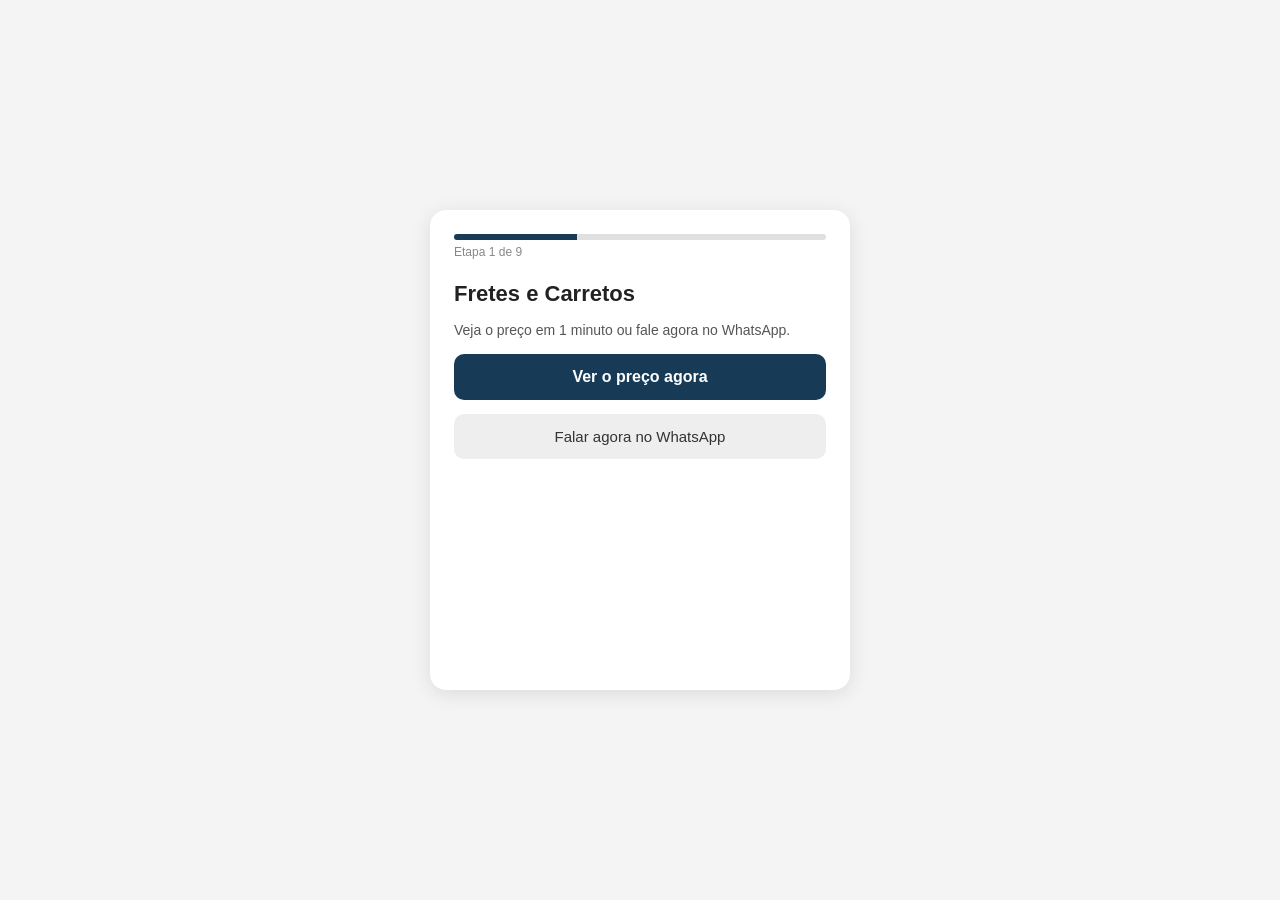
==== index.html @ fef3f6fc "Add files via upload" ====
<!doctype html>
<html lang="pt-BR">
  <head>
    <meta charset="UTF-8" />
    <meta name="viewport" content="width=device-width, initial-scale=1.0" />
    <title>Orçamento de Frete</title>
    <link rel="stylesheet" href="style.css" />
  </head>
  <body>
    <main class="app-container">
      <div class="progress-bar">
        <div id="progress-fill" class="progress-fill"></div>
      </div>

      <p id="step-indicator" class="step-indicator">Etapa 1 de 9</p>

      <!-- ETAPA 1 -->
      <section class="step active" id="step-1">
        <h1>Fretes e Carretos</h1>

        <p>Veja o preço em 1 minuto ou fale agora no WhatsApp.</p>

        <button class="btn-primary" onclick="iniciarCalculadora()">
          Ver o preço agora
        </button>

        <button class="btn-secondary" onclick="falarNoWhatsAppAgora()">
          Falar agora no WhatsApp
        </button>
      </section>

      <!-- ETAPA 2 -->
      <section class="step" id="step-2">
        <h2>Seus dados</h2>

        <label for="nome">Nome</label>
        <input
          type="text"
          id="nome"
          placeholder="Digite seu nome"
          autocomplete="name"
        />

        <label for="telefone">WhatsApp</label>
        <input
          type="tel"
          id="telefone"
          placeholder="(71) 90000-0000"
          autocomplete="tel"
        />

        <p class="helper-note">
          Usaremos seu contato para retornar sobre este orçamento.
        </p>

        <div class="nav-buttons">
          <button class="btn-secondary" onclick="prevStep()">Voltar</button>

          <button class="btn-primary" onclick="validarEtapa2()">
            Continuar
          </button>
        </div>
      </section>

      <!-- ETAPA 3 -->
      <section class="step" id="step-3">
        <h2>Quando será o frete?</h2>

        <p>Escolha uma data ou informe que ainda não decidiu.</p>

        <label for="dataFrete">Data pretendida</label>
        <input type="date" id="dataFrete" />

        <button
          type="button"
          id="btn-data-indefinida"
          class="option-button"
          onclick="selecionarDataIndefinida()"
        >
          Ainda não defini a data
        </button>

        <p id="data-selecionada" class="selection-message"></p>

        <div class="nav-buttons">
          <button class="btn-secondary" onclick="prevStep()">Voltar</button>

          <button class="btn-primary" onclick="validarEtapa3()">
            Continuar
          </button>
        </div>
      </section>

      <!-- ETAPA 4 -->
      <section class="step" id="step-4">
        <h2>Locais do frete</h2>

        <p>
          Informe o endereço completo. Isso ajuda a deixar a estimativa mais
          precisa.
        </p>

        <h3 class="section-subtitle">Local de saída</h3>

        <label for="origem-cep">CEP (opcional)</label>
        <input
          type="text"
          id="origem-cep"
          placeholder="Ex.: 40000-000"
          inputmode="numeric"
          autocomplete="postal-code"
        />
        <p id="origem-status-cep" class="helper-note" aria-live="polite"></p>

        <label for="origem-rua">Rua</label>
        <input type="text" id="origem-rua" placeholder="Ex.: Rua das Flores" />

        <label for="origem-numero">Número</label>
        <input type="text" id="origem-numero" placeholder="Ex.: 123" />

        <label for="origem-bairro">Bairro</label>
        <input type="text" id="origem-bairro" placeholder="Ex.: Centro" />

        <label for="origem-cidade">Cidade</label>
        <input
          type="text"
          id="origem-cidade"
          value="Salvador"
          placeholder="Ex.: Feira de Santana"
        />

        <label for="origem-estado">Estado (UF)</label>
        <input
          type="text"
          id="origem-estado"
          value="BA"
          maxlength="2"
          placeholder="Ex.: BA"
        />

        <div id="paradas-container"></div>

        <button type="button" class="btn-secondary" onclick="adicionarParada()">
          Adicionar parada antes do destino
        </button>

        <hr />

        <h3 class="section-subtitle">Local de destino</h3>

        <label for="destino-cep">CEP (opcional)</label>
        <input
          type="text"
          id="destino-cep"
          placeholder="Ex.: 40000-000"
          inputmode="numeric"
          autocomplete="postal-code"
        />
        <p id="destino-status-cep" class="helper-note" aria-live="polite"></p>

        <label for="destino-rua">Rua</label>
        <input
          type="text"
          id="destino-rua"
          placeholder="Ex.: Avenida Principal"
        />

        <label for="destino-numero">Número</label>
        <input type="text" id="destino-numero" placeholder="Ex.: 456" />

        <label for="destino-bairro">Bairro</label>
        <input type="text" id="destino-bairro" placeholder="Ex.: Pituba" />

        <label for="destino-cidade">Cidade</label>
        <input
          type="text"
          id="destino-cidade"
          value="Salvador"
          placeholder="Ex.: Feira de Santana"
        />

        <label for="destino-estado">Estado (UF)</label>
        <input
          type="text"
          id="destino-estado"
          value="BA"
          maxlength="2"
          placeholder="Ex.: BA"
        />

        <div class="info-box">
          O valor gerado é uma estimativa. O orçamento final poderá ser ajustado
          após a confirmação do endereço completo.
        </div>

        <div class="nav-buttons">
          <button class="btn-secondary" onclick="prevStep()">Voltar</button>

          <button class="btn-primary" onclick="validarEtapa4()">
            Continuar
          </button>
        </div>
      </section>

      <!-- ETAPA 5 -->
      <section class="step" id="step-5">
        <h2>Confira seus dados</h2>

        <p>
          Confira as informações antes de continuar. Você poderá editar cada
          parte.
        </p>

        <div class="review-box">
          <h3>Cliente</h3>
          <p id="resumo-cliente"></p>
          <button class="edit-button" onclick="irParaEtapa(2)">Editar</button>

          <hr />

          <h3>Data</h3>
          <p id="resumo-data"></p>
          <button class="edit-button" onclick="irParaEtapa(3)">Editar</button>

          <hr />

          <h3>Locais</h3>
          <p id="resumo-locais"></p>
          <button class="edit-button" onclick="irParaEtapa(4)">Editar</button>
        </div>

        <div class="nav-buttons">
          <button class="btn-secondary" onclick="prevStep()">Voltar</button>

          <button class="btn-primary" onclick="continuarParaItens()">
            Continuar para os itens
          </button>
        </div>
      </section>
      <!-- ETAPA 6 -->
      <section class="step" id="step-6">
        <h2>O que será transportado?</h2>

        <p>
          Selecione os itens e informe a quantidade. Você poderá adicionar itens
          de várias categorias.
        </p>

        <div class="info-box">
          <strong>Importante:</strong> os itens da lista representam objetos de
          tamanho e peso comuns. Objetos muito grandes, pesados ou fora do
          padrão podem alterar o valor do frete. <br /><br />
          Se não encontrar seu item, selecione outro de tamanho e peso
          aproximados e informe o nome real nas observações.
        </div>

        <div class="example-box">
          <strong>Exemplo:</strong> se você precisa transportar painéis solares,
          selecione um item de tamanho parecido, informe a quantidade e escreva
          nas observações: “Painéis solares — 4 unidades”.
        </div>

        <h3 class="section-subtitle">Categorias</h3>

        <div class="category-grid">
          <button
            type="button"
            class="category-button"
            onclick="mostrarCategoria('sala')"
          >
            Sala
          </button>

          <button
            type="button"
            class="category-button"
            onclick="mostrarCategoria('quarto')"
          >
            Quarto
          </button>

          <button
            type="button"
            class="category-button"
            onclick="mostrarCategoria('cozinha')"
          >
            Cozinha
          </button>

          <button
            type="button"
            class="category-button"
            onclick="mostrarCategoria('area-servico')"
          >
            Área de serviço
          </button>

          <button
            type="button"
            class="category-button"
            onclick="mostrarCategoria('banheiro')"
          >
            Banheiro
          </button>

          <button
            type="button"
            class="category-button"
            onclick="mostrarCategoria('garagem')"
          >
            Garagem
          </button>

          <button
            type="button"
            class="category-button"
            onclick="mostrarCategoria('escritorio')"
          >
            Escritório
          </button>

          <button
            type="button"
            class="category-button"
            onclick="mostrarCategoria('loja')"
          >
            Loja
          </button>

          <button
            type="button"
            class="category-button"
            onclick="mostrarCategoria('construcao')"
          >
            Construção
          </button>

          <button
            type="button"
            class="category-button"
            onclick="mostrarCategoria('descarte')"
          >
            Descarte
          </button>

          <button
            type="button"
            class="category-button"
            onclick="mostrarCategoria('especiais')"
          >
            Especiais
          </button>
        </div>

        <div id="catalogo-itens" class="catalogo-itens">
          <p class="empty-message">Escolha uma categoria para ver os itens.</p>
        </div>

        <div class="selected-items-box">
          <h3>Itens selecionados</h3>

          <div id="lista-itens-selecionados">
            <p class="empty-message">Nenhum item selecionado ainda.</p>
          </div>
        </div>

        <label for="observacoes-itens"> Observações sobre os itens </label>

        <textarea
          id="observacoes-itens"
          rows="4"
          placeholder="Ex.: geladeira muito grande, sofá em L, painel solar, item frágil..."
        ></textarea>

        <div class="info-box">
          Caso tenha escolhido um item apenas como aproximação, escreva aqui o
          nome real do objeto e todos os detalhes importantes.
        </div>

        <div class="nav-buttons">
          <button class="btn-secondary" onclick="prevStep()">Voltar</button>

          <button class="btn-primary" onclick="validarEtapa6()">
            Continuar
          </button>
        </div>
      </section>
      <!-- ETAPA 7 -->
      <section class="step" id="step-7">
        <h2>Acesso e escadas</h2>

        <p>
          Informe como será o acesso nos dois locais. Essas informações ajudam o
          fretista a avaliar o trabalho.
        </p>

        <h3 class="section-subtitle">Local de saída</h3>

        <label for="acesso-origem">Onde o veículo poderá parar?</label>
        <select id="acesso-origem">
          <option value="">Selecione uma opção</option>
          <option value="porta">O veículo poderá parar na porta</option>
          <option value="perto">
            Poderá parar perto, com uma caminhada curta
          </option>
          <option value="distante">O veículo ficará distante do imóvel</option>
          <option value="corredor">
            Há beco, corredor ou passagem até o imóvel
          </option>
          <option value="fundo">Os itens ficam no fundo do terreno</option>
        </select>

        <label for="andares-origem">Quantos andares há na saída?</label>
        <input type="number" id="andares-origem" min="0" step="1" value="0" />

        <label for="escada-origem">Escada ou elevador na saída?</label>
        <select id="escada-origem">
          <option value="">Selecione uma opção</option>
          <option value="nao-se-aplica">Não há escada nem elevador</option>
          <option value="larga">Escada larga e espaçosa</option>
          <option value="normal">Escada normal</option>
          <option value="estreita">Escada estreita ou pouco espaçosa</option>
          <option value="elevador">Elevador disponível</option>
        </select>

        <hr />

        <h3 class="section-subtitle">Local de destino</h3>

        <label for="acesso-destino">Onde o veículo poderá parar?</label>
        <select id="acesso-destino">
          <option value="">Selecione uma opção</option>
          <option value="porta">O veículo poderá parar na porta</option>
          <option value="perto">
            Poderá parar perto, com uma caminhada curta
          </option>
          <option value="distante">O veículo ficará distante do imóvel</option>
          <option value="corredor">
            Há beco, corredor ou passagem até o imóvel
          </option>
          <option value="fundo">Os itens ficam no fundo do terreno</option>
        </select>

        <label for="andares-destino">Quantos andares há no destino?</label>
        <input type="number" id="andares-destino" min="0" step="1" value="0" />

        <label for="escada-destino">Escada ou elevador no destino?</label>
        <select id="escada-destino">
          <option value="">Selecione uma opção</option>
          <option value="nao-se-aplica">Não há escada nem elevador</option>
          <option value="larga">Escada larga e espaçosa</option>
          <option value="normal">Escada normal</option>
          <option value="estreita">Escada estreita ou pouco espaçosa</option>
          <option value="elevador">Elevador disponível</option>
        </select>

        <hr />

        <h3 class="section-subtitle">Ajudantes</h3>

        <label for="ajudantes">
          Como será a ajuda para carregar e descarregar?
        </label>

        <select id="ajudantes">
          <option value="">Selecione uma opção</option>
          <option value="com">Com ajudantes</option>
          <option value="1">1 ajudante apenas</option>
          <option value="sem">Sem ajudantes</option>
        </select>

        <p id="texto-um-ajudante" class="helper-note" hidden>
          Com 1 ajudante apenas, entende-se que se o trabalho precisar de mais
          pessoas, deverá haver gente no local para ajudar a carregar.
        </p>

        <p id="texto-sem-ajudantes" class="helper-note" hidden>
          Sem ajudantes: o serviço será apenas de transporte do material.
        </p>

        <div class="nav-buttons">
          <button class="btn-secondary" onclick="prevStep()">Voltar</button>

          <button class="btn-primary" onclick="validarEtapa7()">
            Continuar
          </button>
        </div>
      </section>
      <!-- ETAPA 8 -->
      <section class="step" id="step-8">
        <h2>Confira seu frete</h2>

        <p>
          Revise as informações. Se precisar corrigir algo, use o botão “Editar”
          daquela seção.
        </p>

        <div class="review-box">
          <h3>Cliente</h3>
          <p id="revisao-cliente"></p>
          <button class="edit-button" onclick="irParaEtapa(2)">Editar</button>

          <hr />

          <h3>Data</h3>
          <p id="revisao-data"></p>
          <button class="edit-button" onclick="irParaEtapa(3)">Editar</button>

          <hr />

          <h3>Endereços</h3>
          <p id="revisao-enderecos"></p>
          <button class="edit-button" onclick="irParaEtapa(4)">Editar</button>

          <hr />

          <h3>Itens e observações</h3>
          <p id="revisao-itens"></p>
          <button class="edit-button" onclick="irParaEtapa(6)">Editar</button>

          <hr />

          <h3>Acesso, escadas e ajudantes</h3>
          <p id="revisao-acesso"></p>
          <button class="edit-button" onclick="irParaEtapa(7)">Editar</button>
        </div>

        <div class="info-box">
          Esta revisão ainda não é uma confirmação do frete. O valor será
          estimado com base nas informações fornecidas.
        </div>

        <div class="nav-buttons">
          <button class="btn-secondary" onclick="prevStep()">Voltar</button>

          <button class="btn-primary" onclick="continuarDaRevisao()">
            Continuar
          </button>
        </div>
      </section>
      <!-- ETAPA 9 -->
      <section class="step" id="step-9">
        <h2>Estimativa do frete</h2>

        <p>
          Com base nas informações fornecidas, esta é a estimativa para o seu
          frete.
        </p>

        <input type="hidden" id="distancia-total" value="" />
        <input type="hidden" id="tempo-percurso" value="" />

        <p id="status-rota-maps" class="status-rota-maps" role="status">
          Calculando a rota, aguarde um instante...
        </p>

        <button
          type="button"
          class="btn-secondary"
          onclick="calcularRotaAutomatica()"
        >
          Tentar novamente
        </button>

        <label for="pode-ter-pedagio"> O trajeto pode ter pedágio? </label>

        <select id="pode-ter-pedagio">
          <option value="">Selecione uma opção</option>
          <option value="sim">Sim ou não tenho certeza</option>
          <option value="nao">Acredito que não</option>
        </select>

        <p class="helper-note">
          O motorista confirmará a existência e o valor dos pedágios durante a
          conversa pelo WhatsApp. Esse custo não está incluído na estimativa.
        </p>

        <button
          type="button"
          id="btn-calcular-estimativa"
          class="btn-primary"
          style="width: 100%; margin-top: 8px"
          onclick="calcularEstimativa()"
        >
          Calcular estimativa
        </button>

        <div id="resultado-estimativa" class="resultado-estimativa" hidden>
          <!-- Informações que o cliente pode ver -->
          <p id="codigo-orcamento" class="codigo-orcamento"></p>

          <p class="aviso-conferir-endereco">
            O valor parece baixo para a distância do seu frete? Confira os
            endereços informados. Se estiver incompleto ou incorreto pode
            alterar a rota e o valor estimado.
          </p>

          <p class="tempo-total-cliente">
            Tempo total estimado:
            <strong id="est-tempo-total"></strong>
          </p>

          <div class="valor-estimado-cliente">
            <span>Valor estimado</span>
            <strong id="est-valor-final"></strong>
            <small>(custos adicionais podem ser aplicáveis)</small>
          </div>

          <p id="est-custo-ajudantes" class="custo-ajudantes-cliente"></p>

          <div class="info-box">
            Esta é uma estimativa. O valor final poderá variar conforme as
            condições da operação e a existência de custos adicionais.
          </div>

          <!-- Dados do cálculo mantidos para uso administrativo futuro.
       Não são exibidos na tela do cliente. -->
          <div hidden aria-hidden="true">
            <span id="est-total-itens"></span>
            <span id="est-tempo-manuseio"></span>
            <span id="est-tempo-percurso"></span>
            <span id="est-equipe"></span>
            <span id="est-custo-carro"></span>
            <span id="est-custo-equipe"></span>
            <span id="est-subtotal"></span>
            <span id="est-margem"></span>
          </div>

          <div id="decisao-estimativa" class="decisao-estimativa">
            <button
              type="button"
              class="btn-primary"
              onclick="aceitarEstimativa(false)"
            >
              Gostei, quero fechar
            </button>

            <button
              type="button"
              class="btn-secondary"
              onclick="mostrarOpcaoDesconto()"
            >
              Não gostei do valor
            </button>
          </div>

          <div id="bloco-desconto" class="bloco-desconto" hidden>
            <p>Consigo aplicar um desconto especial para fechar agora:</p>

            <div class="valor-estimado-cliente valor-com-desconto">
              <span>Valor com desconto</span>
              <strong id="est-valor-desconto"></strong>
            </div>

            <div class="decisao-estimativa">
              <button
                type="button"
                class="btn-primary"
                onclick="aceitarEstimativa(true)"
              >
                Aceitar com desconto
              </button>

              <button
                type="button"
                class="btn-secondary"
                onclick="encerrarAtendimento()"
              >
                Não, encerrar atendimento
              </button>
            </div>
          </div>
        </div>

        <div class="nav-buttons" style="margin-top: 16px">
          <button class="btn-secondary" onclick="prevStep()">Voltar</button>
        </div>
      </section>
    </main>

    <script src="script.js"></script>
  </body>
</html>
---- style.css ----
* {
  box-sizing: border-box;
  margin: 0;
  padding: 0;
  font-family: Arial, sans-serif;
}

body {
  background-color: #f4f4f4;
  display: flex;
  justify-content: center;
  align-items: center;
  min-height: 100vh;
  padding: 20px;
}

.app-container {
  background: #ffffff;
  width: 100%;
  max-width: 420px;
  border-radius: 16px;
  padding: 24px;
  box-shadow: 0 4px 20px rgba(0, 0, 0, 0.1);
  min-height: 480px;
  display: flex;
  flex-direction: column;
  justify-content: space-between;
}

.progress-bar {
  width: 100%;
  height: 6px;
  background: #e0e0e0;
  border-radius: 4px;
  overflow: hidden;
  margin-bottom: 4px;
}

.progress-fill {
  height: 100%;
  width: 33%;
  background: #173b57;
  transition: width 0.3s ease;
}

.step-indicator {
  font-size: 12px;
  color: #888;
  margin-bottom: 20px;
}

.step {
  display: none;
  flex-direction: column;
  gap: 14px;
  flex: 1;
}

.step.active {
  display: flex;
}

h1 {
  font-size: 22px;
  color: #222;
}

h2 {
  font-size: 20px;
  color: #222;
}

p {
  color: #555;
  font-size: 14px;
  line-height: 1.4;
}

label {
  font-size: 13px;
  color: #333;
  font-weight: bold;
}

input {
  padding: 12px;
  border: 1px solid #ccc;
  border-radius: 8px;
  font-size: 15px;
  width: 100%;
}

input:focus {
  outline: none;
  border-color: #173b57;
}

.btn-primary {
  background-color: #173b57;
  color: white;
  border: none;
  padding: 14px;
  border-radius: 10px;
  font-size: 16px;
  font-weight: bold;
  cursor: pointer;
  width: 100%;
}

.btn-primary:hover {
  background-color: #102c43;
}

.btn-secondary {
  background-color: #eeeeee;
  color: #333;
  border: none;
  padding: 14px;
  border-radius: 10px;
  font-size: 15px;
  cursor: pointer;
  width: 100%;
}

.nav-buttons {
  display: flex;
  gap: 10px;
  margin-top: auto;
}

.nav-buttons .btn-primary,
.nav-buttons .btn-secondary {
  flex: 1;
}

.option-button {
  width: 100%;
  padding: 13px;
  border: 2px solid #dddddd;
  border-radius: 10px;
  background: #ffffff;
  color: #333333;
  font-size: 15px;
  cursor: pointer;
  transition: 0.2s;
}

.option-button:hover {
  border-color: #173b57;
}

.option-button.selected {
  background: #eaf0f5;
  border-color: #173b57;
  color: #173b57;
  font-weight: bold;
}

.selection-message {
  color: #173b57;
  font-size: 13px;
  min-height: 18px;
}

.info-box {
  background: #f1f5f8;
  border-left: 4px solid #173b57;
  color: #3f5145;
  padding: 12px;
  border-radius: 8px;
  font-size: 13px;
  line-height: 1.4;
}

input:disabled {
  background: #eeeeee;
  cursor: not-allowed;
}

.review-box {
  background: #f8f8f8;
  border-radius: 10px;
  padding: 15px;
  color: #333333;
}

.review-box h3 {
  font-size: 14px;
  margin-bottom: 5px;
  color: #222222;
}

.review-box p {
  white-space: pre-line;
  margin-bottom: 7px;
}

.review-box hr {
  border: none;
  border-top: 1px solid #dddddd;
  margin: 14px 0;
}

.edit-button {
  border: none;
  background: transparent;
  color: #173b57;
  font-weight: bold;
  cursor: pointer;
  padding: 3px 0;
  font-size: 13px;
}

.example-box {
  background: #fff8e1;
  border-left: 4px solid #e0a800;
  color: #5f4b00;
  padding: 12px;
  border-radius: 8px;
  font-size: 13px;
  line-height: 1.4;
}

.section-subtitle {
  font-size: 15px;
  color: #333;
  margin-top: 4px;
}

.category-grid {
  display: grid;
  grid-template-columns: repeat(2, 1fr);
  gap: 8px;
}

.category-button {
  min-height: 48px;
  padding: 10px;
  border: 1px solid #d7d7d7;
  border-radius: 10px;
  background: #ffffff;
  color: #333333;
  font-size: 14px;
  cursor: pointer;
  transition: 0.2s;
}

.category-button:hover {
  border-color: #173b57;
  background: #f3f6f9;
}

.category-button:focus {
  outline: 3px solid rgba(23, 59, 87, 0.2);
  border-color: #173b57;
}

.catalogo-itens {
  display: flex;
  flex-direction: column;
  gap: 8px;
  margin-top: 6px;
}

.item-card {
  display: flex;
  align-items: center;
  justify-content: space-between;
  gap: 10px;
  padding: 10px;
  border: 1px solid #e0e0e0;
  border-radius: 10px;
  background: #ffffff;
}

.item-name {
  color: #333333;
  font-size: 14px;
  line-height: 1.3;
}

.quantity-controls {
  display: flex;
  align-items: center;
  gap: 8px;
  flex-shrink: 0;
}

.quantity-controls span {
  min-width: 20px;
  text-align: center;
  font-weight: bold;
  color: #222222;
}

.quantity-button {
  width: 32px;
  height: 32px;
  border: none;
  border-radius: 8px;
  background: #eaf0f5;
  color: #173b57;
  font-size: 20px;
  font-weight: bold;
  cursor: pointer;
}

.quantity-button:hover {
  background: #d8e3ec;
}

.selected-items-box {
  margin-top: 10px;
  padding: 12px;
  border-radius: 10px;
  background: #f8f8f8;
}

.selected-items-box h3 {
  margin-bottom: 8px;
  font-size: 15px;
  color: #222222;
}

.selected-item-row {
  display: flex;
  justify-content: space-between;
  gap: 12px;
  padding: 7px 0;
  border-bottom: 1px solid #e1e1e1;
  font-size: 14px;
  color: #333333;
}

.selected-item-row:last-child {
  border-bottom: none;
}

textarea {
  width: 100%;
  resize: vertical;
  min-height: 90px;
  padding: 12px;
  border: 1px solid #cccccc;
  border-radius: 8px;
  font-family: Arial, sans-serif;
  font-size: 14px;
}

textarea:focus {
  outline: none;
  border-color: #173b57;
}

.empty-message {
  color: #777777;
  font-size: 13px;
  text-align: center;
  padding: 8px;
}

.error-message {
  color: #b42318;
  background: #fff1f0;
  padding: 10px;
  border-radius: 8px;
  font-size: 13px;
}

@media (max-width: 360px) {
  .category-grid {
    grid-template-columns: 1fr;
  }

  .item-card {
    align-items: flex-start;
    flex-direction: column;
  }

  .quantity-controls {
    width: 100%;
    justify-content: flex-end;
  }
}

select {
  width: 100%;
  padding: 12px;
  border: 1px solid #cccccc;
  border-radius: 8px;
  background: #ffffff;
  font-size: 14px;
  color: #333333;
}

select:focus {
  outline: none;
  border-color: #173b57;
}

input[type='number'] {
  width: 100%;
}

.step hr {
  border: none;
  border-top: 1px solid #e3e3e3;
  margin: 8px 0;
}

.catalogo-itens {
  scroll-margin-top: 16px;
}

.category-grid {
  scroll-margin-top: 16px;
}

.floating-category-button {
  position: sticky;
  top: 10px;
  z-index: 5;
  align-self: flex-end;
  margin-left: auto;
  padding: 10px 14px;
  border: 1px solid #173b57;
  border-radius: 999px;
  background: #ffffff;
  color: #173b57;
  font-size: 14px;
  font-weight: bold;
  cursor: pointer;
  box-shadow: 0 2px 8px rgba(0, 0, 0, 0.12);
}

.floating-category-button:hover {
  background: #eaf0f5;
}

.helper-note {
  color: #555555;
  font-size: 13px;
  line-height: 1.4;
}

.valor-estimado-cliente {
  margin: 24px 0;
  text-align: center;
}

.valor-estimado-cliente span {
  display: block;
  margin-bottom: 6px;
  font-size: 16px;
}

.valor-estimado-cliente strong {
  display: block;
  font-size: clamp(40px, 12vw, 64px);
  line-height: 1.1;
  font-weight: 800;
}

.valor-estimado-cliente small {
  display: block;
  margin-top: 8px;
  font-size: 13px;
}

.tempo-total-cliente {
  text-align: center;
  font-size: 18px;
}

.custo-ajudantes-cliente {
  margin-top: 12px;
  text-align: center;
  font-size: 12px;
  color: #666;
}

.decisao-estimativa {
  display: flex;
  gap: 12px;
  margin-top: 16px;
}

.decisao-estimativa button {
  flex: 1;
}

.bloco-desconto {
  margin-top: 20px;
  padding-top: 20px;
  border-top: 1px solid #e0e0e0;
}

.valor-com-desconto strong {
  color: #173b57;
}

.status-rota-maps {
  display: flex;
  align-items: center;
  gap: 10px;
  padding: 13px 15px;
  border: 1px solid #1b2a4a;
  border-radius: 10px;
  background: #eaf0fa;
  color: #1b2a4a;
  font-size: 14px;
  font-weight: 600;
  line-height: 1.4;
}

.status-rota-maps::before {
  content: '✓';
  display: grid;
  place-items: center;
  flex: 0 0 24px;
  width: 24px;
  height: 24px;
  border-radius: 50%;
  background: #1b2a4a;
  color: #ffffff;
  font-size: 14px;
  font-weight: bold;
}

.rota-reconhecida {
  margin: 12px 0;
  padding: 10px 12px;
  border: 1px solid #d7e0e8;
  border-radius: 8px;
  background: #f8fafc;
  color: #333;
  font-size: 13px;
  line-height: 1.5;
}

.rota-reconhecida strong {
  display: block;
  margin-bottom: 5px;
  color: #173b57;
}

#texto-rota-reconhecida {
  white-space: pre-line;
}

.aviso-conferir-endereco {
  margin: 12px 0;
  padding: 10px 12px;
  border: 1px solid #d7e0e8;
  border-radius: 8px;
  background: #f8fafc;
  color: #333;
  font-size: 13px;
  line-height: 1.5;
}

.opcoes-veiculo {
  display: flex;
  flex-direction: column;
  gap: 8px;
}
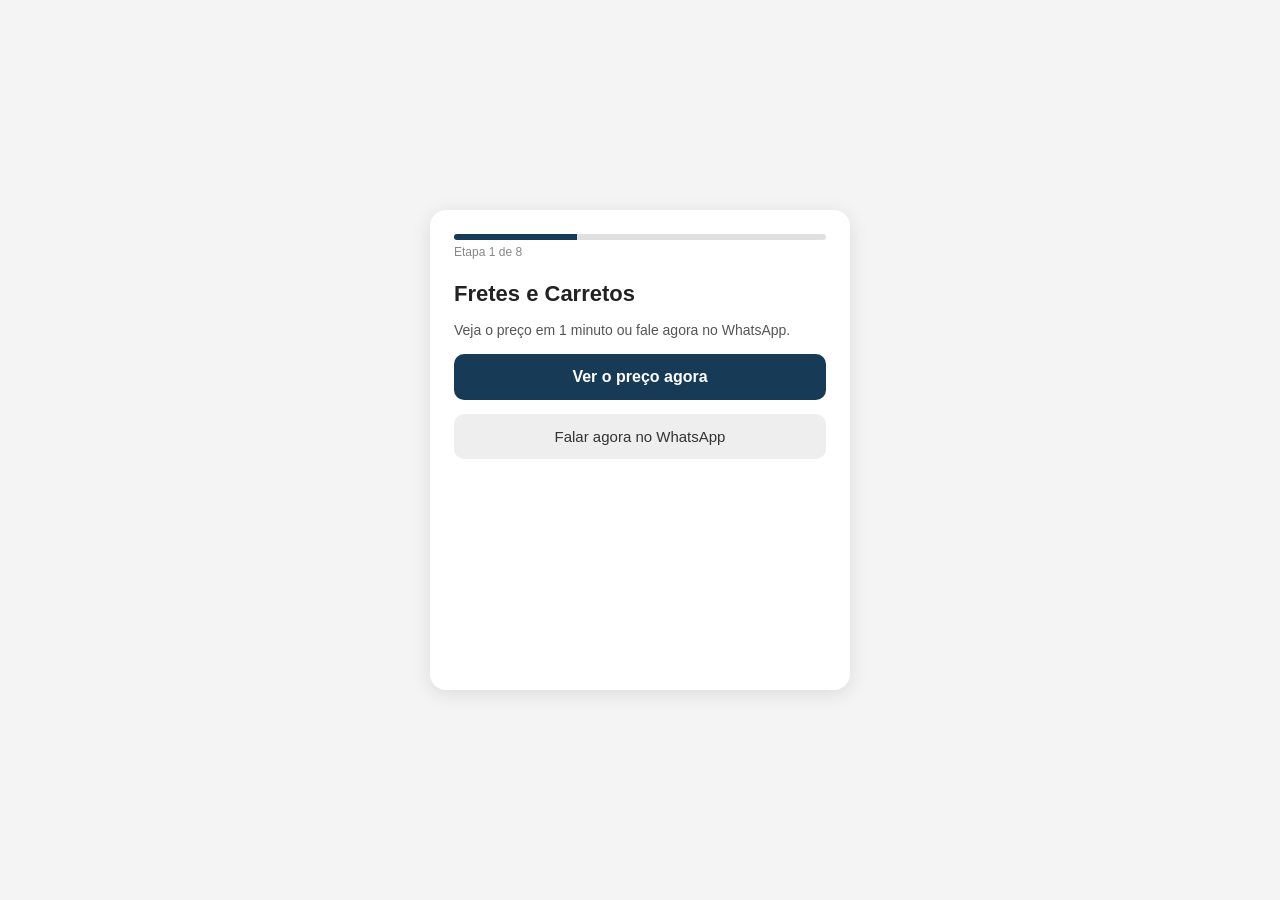
==== commit 4995c2f9: "Itens leves em pares, 6 itens viram medios, indicador 1 de 8" ====
--- a/index.html
+++ b/index.html
@@ -12,7 +12,7 @@
         <div id="progress-fill" class="progress-fill"></div>
       </div>
 
-      <p id="step-indicator" class="step-indicator">Etapa 1 de 9</p>
+      <p id="step-indicator" class="step-indicator">Etapa 1 de 8</p>
 
       <!-- ETAPA 1 -->
       <section class="step active" id="step-1">
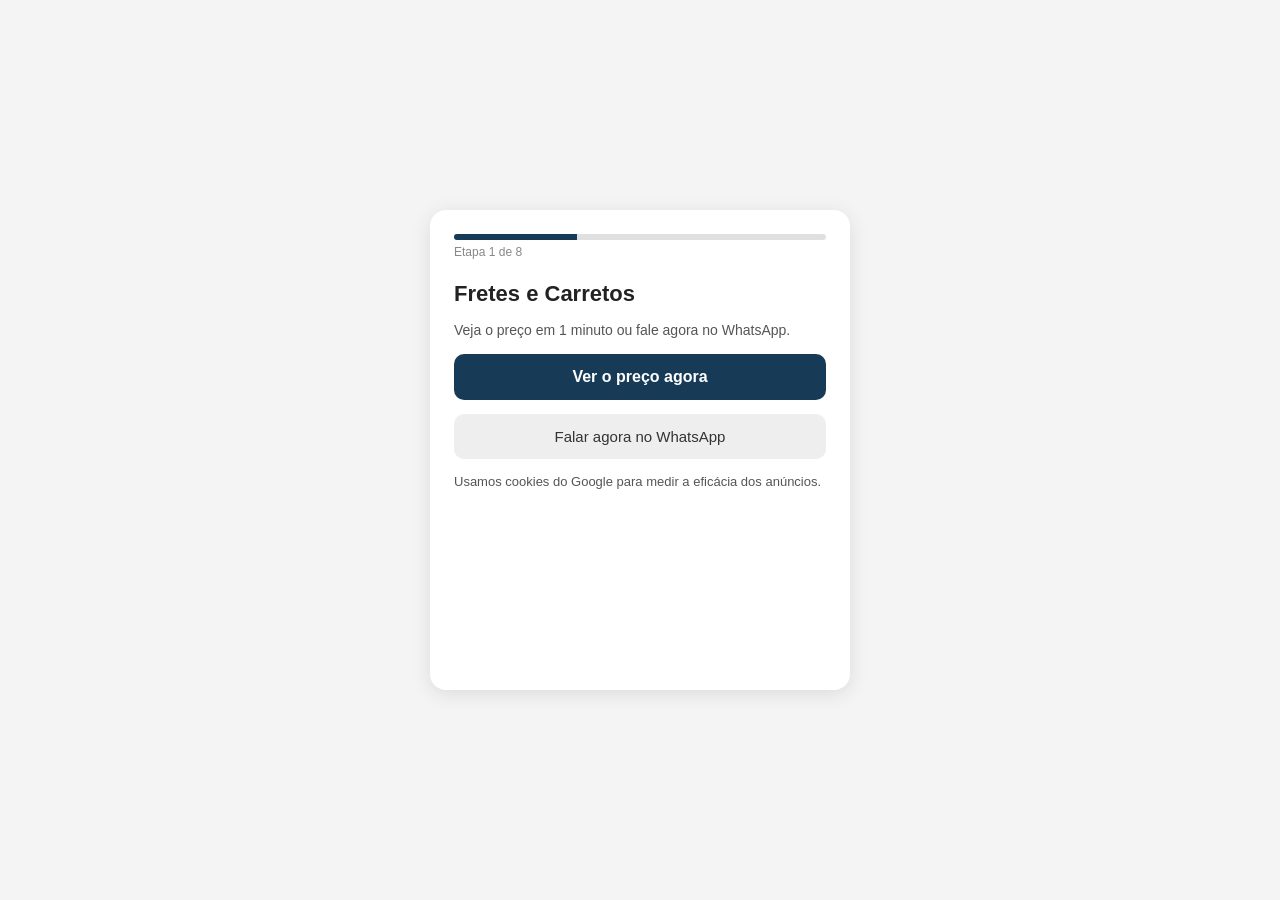
==== commit d1ee88f3: "Conversao so no orcamento aceito, tag do Google, aviso em vermelho" ====
--- a/index.html
+++ b/index.html
@@ -4,6 +4,25 @@
     <meta charset="UTF-8" />
     <meta name="viewport" content="width=device-width, initial-scale=1.0" />
     <title>Orçamento de Frete</title>
+
+    <!-- Google tag (gtag.js) -->
+    <script
+      async
+      src="https://www.googletagmanager.com/gtag/js?id=AW-18011704232"
+    ></script>
+    <script>
+      window.dataLayer = window.dataLayer || [];
+      function gtag() {
+        dataLayer.push(arguments);
+      }
+      gtag('js', new Date());
+
+      gtag('config', 'AW-18011704232');
+    </script>
+
+    <link rel="icon" type="image/svg+xml" href="favicon.svg" />
+    <link rel="icon" type="image/png" href="favicon.png" />
+    <link rel="apple-touch-icon" href="favicon.png" />
     <link rel="stylesheet" href="style.css" />
   </head>
   <body>
@@ -27,6 +46,10 @@
         <button class="btn-secondary" onclick="falarNoWhatsAppAgora()">
           Falar agora no WhatsApp
         </button>
+
+        <p class="helper-note">
+          Usamos cookies do Google para medir a eficácia dos anúncios.
+        </p>
       </section>
 
       <!-- ETAPA 2 -->
@@ -246,20 +269,6 @@
           de várias categorias.
         </p>
 
-        <div class="info-box">
-          <strong>Importante:</strong> os itens da lista representam objetos de
-          tamanho e peso comuns. Objetos muito grandes, pesados ou fora do
-          padrão podem alterar o valor do frete. <br /><br />
-          Se não encontrar seu item, selecione outro de tamanho e peso
-          aproximados e informe o nome real nas observações.
-        </div>
-
-        <div class="example-box">
-          <strong>Exemplo:</strong> se você precisa transportar painéis solares,
-          selecione um item de tamanho parecido, informe a quantidade e escreva
-          nas observações: “Painéis solares — 4 unidades”.
-        </div>
-
         <h3 class="section-subtitle">Categorias</h3>
 
         <div class="category-grid">
@@ -351,6 +360,10 @@
             Especiais
           </button>
         </div>
+
+        <button type="button" class="btn-secondary" onclick="abrirModalItem()">
+          Não encontrei meu item
+        </button>
 
         <div id="catalogo-itens" class="catalogo-itens">
           <p class="empty-message">Escolha uma categoria para ver os itens.</p>
@@ -371,11 +384,6 @@
           rows="4"
           placeholder="Ex.: geladeira muito grande, sofá em L, painel solar, item frágil..."
         ></textarea>
-
-        <div class="info-box">
-          Caso tenha escolhido um item apenas como aproximação, escreva aqui o
-          nome real do objeto e todos os detalhes importantes.
-        </div>
 
         <div class="nav-buttons">
           <button class="btn-secondary" onclick="prevStep()">Voltar</button>
@@ -608,9 +616,12 @@
 
           <p id="est-custo-ajudantes" class="custo-ajudantes-cliente"></p>
 
-          <div class="info-box">
-            Esta é uma estimativa. O valor final poderá variar conforme as
-            condições da operação e a existência de custos adicionais.
+          <div class="info-box aviso-destaque">
+            Esta é uma estimativa para <strong>1 viagem</strong>, dentro da
+            capacidade do veículo. Se a carga exigir mais viagens, isso é
+            combinado com o prestador pelo WhatsApp. Domingos, feriados e
+            trabalho noturno podem alterar o valor final, que será confirmado
+            pelo prestador, assim como eventuais custos adicionais.
           </div>
 
           <!-- Dados do cálculo mantidos para uso administrativo futuro.
@@ -678,6 +689,36 @@
       </section>
     </main>
 
+    <div id="modal-item" class="modal-fundo" hidden>
+      <div
+        class="modal-caixa"
+        role="dialog"
+        aria-modal="true"
+        aria-labelledby="modal-item-titulo"
+      >
+        <h2 id="modal-item-titulo">Não achou seu item?</h2>
+
+        <p>
+          Escolha na lista um item parecido com o seu em tamanho, peso e
+          esforço para carregar.
+        </p>
+
+        <div class="example-box">
+          <strong>Exemplo:</strong> seu item é grande e pesado, mais ou menos
+          como uma geladeira. Selecione <strong>Geladeira</strong> e, nas
+          observações, escreva o nome real, como "cofre de 150 kg".
+        </div>
+
+        <button type="button" class="btn-primary" onclick="fecharModalItem(true)">
+          Entendi, ir para as observações
+        </button>
+
+        <button type="button" class="btn-secondary" onclick="fecharModalItem(false)">
+          Fechar
+        </button>
+      </div>
+    </div>
+
     <script src="script.js"></script>
   </body>
 </html>
--- a/style.css
+++ b/style.css
@@ -564,3 +564,38 @@
   flex-direction: column;
   gap: 8px;
 }
+
+.modal-fundo {
+  position: fixed;
+  inset: 0;
+  z-index: 10000;
+  display: flex;
+  align-items: center;
+  justify-content: center;
+  padding: 20px;
+  background: rgba(0, 0, 0, 0.7);
+}
+
+.modal-fundo[hidden] {
+  display: none;
+}
+
+.modal-caixa {
+  display: flex;
+  flex-direction: column;
+  gap: 14px;
+  width: 100%;
+  max-width: 400px;
+  max-height: 90vh;
+  overflow-y: auto;
+  padding: 24px;
+  border-radius: 16px;
+  background: #ffffff;
+  box-shadow: 0 4px 20px rgba(0, 0, 0, 0.3);
+}
+
+.aviso-destaque {
+  color: #b42318;
+  background: #fff1f0;
+  border-left-color: #b42318;
+}
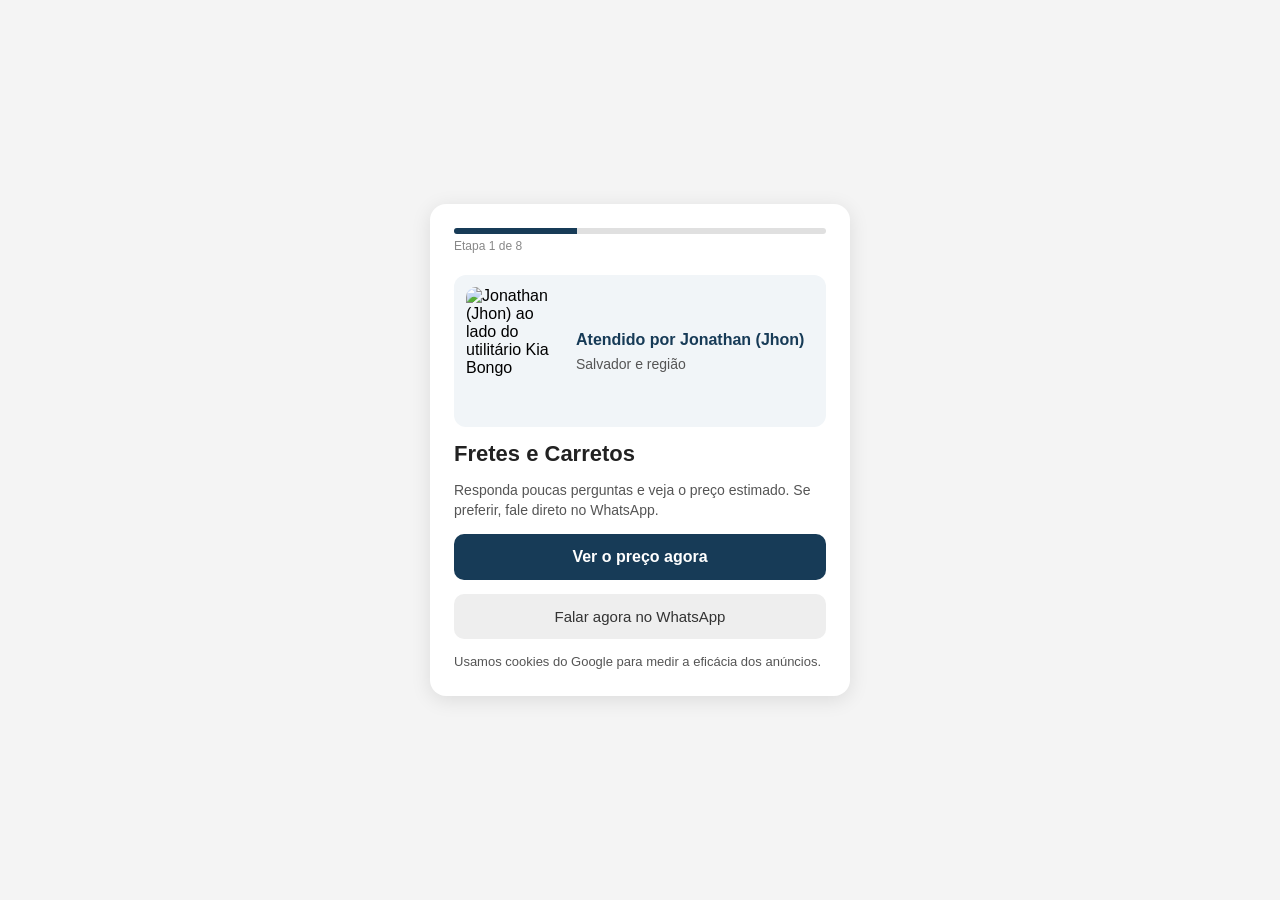
==== commit c5c4ae62: "Bloco de confiança na primeira tela" ====
--- a/index.html
+++ b/index.html
@@ -35,9 +35,26 @@
 
       <!-- ETAPA 1 -->
       <section class="step active" id="step-1">
+        <div class="apresentacao">
+          <img
+            class="apresentacao-foto"
+            src="imagens/jhon-bongo.jpg"
+            alt="Jonathan (Jhon) ao lado do utilitário Kia Bongo"
+            width="96"
+            height="128"
+          />
+          <div class="apresentacao-texto">
+            <strong>Atendido por Jonathan (Jhon)</strong>
+            <span>Salvador e região</span>
+          </div>
+        </div>
+
         <h1>Fretes e Carretos</h1>
 
-        <p>Veja o preço em 1 minuto ou fale agora no WhatsApp.</p>
+        <p>
+          Responda poucas perguntas e veja o preço estimado. Se preferir, fale
+          direto no WhatsApp.
+        </p>
 
         <button class="btn-primary" onclick="iniciarCalculadora()">
           Ver o preço agora
@@ -616,14 +633,6 @@
 
           <p id="est-custo-ajudantes" class="custo-ajudantes-cliente"></p>
 
-          <div class="info-box aviso-destaque">
-            Esta é uma estimativa para <strong>1 viagem</strong>, dentro da
-            capacidade do veículo. Se a carga exigir mais viagens, isso é
-            combinado com o prestador pelo WhatsApp. Domingos, feriados e
-            trabalho noturno podem alterar o valor final, que será confirmado
-            pelo prestador, assim como eventuais custos adicionais.
-          </div>
-
           <!-- Dados do cálculo mantidos para uso administrativo futuro.
        Não são exibidos na tela do cliente. -->
           <div hidden aria-hidden="true">
--- a/style.css
+++ b/style.css
@@ -599,3 +599,35 @@
   background: #fff1f0;
   border-left-color: #b42318;
 }
+
+.apresentacao {
+  display: flex;
+  align-items: center;
+  gap: 14px;
+  padding: 12px;
+  border-radius: 12px;
+  background: #f1f5f8;
+}
+
+.apresentacao-foto {
+  flex-shrink: 0;
+  width: 96px;
+  height: 128px;
+  object-fit: cover;
+  object-position: center top;
+  border-radius: 10px;
+}
+
+.apresentacao-texto {
+  display: flex;
+  flex-direction: column;
+  gap: 4px;
+  color: #555555;
+  font-size: 14px;
+  line-height: 1.3;
+}
+
+.apresentacao-texto strong {
+  color: #173b57;
+  font-size: 16px;
+}
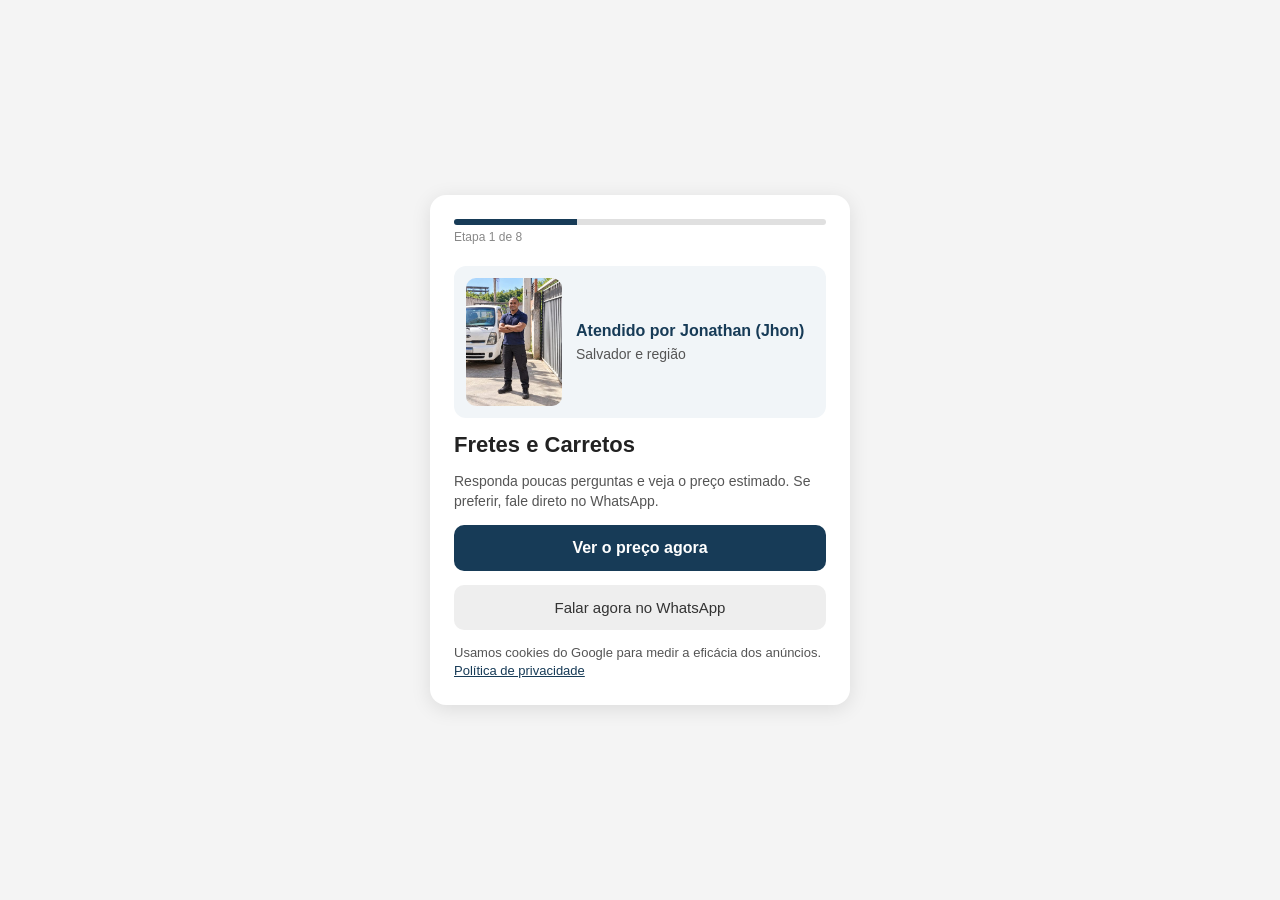
==== commit a6cb50a3: "Adiciona política de privacidade" ====
--- a/index.html
+++ b/index.html
@@ -1,733 +1,747 @@
-<!doctype html>
-<html lang="pt-BR">
-  <head>
-    <meta charset="UTF-8" />
-    <meta name="viewport" content="width=device-width, initial-scale=1.0" />
-    <title>Orçamento de Frete</title>
-
-    <!-- Google tag (gtag.js) -->
-    <script
-      async
-      src="https://www.googletagmanager.com/gtag/js?id=AW-18011704232"
-    ></script>
-    <script>
-      window.dataLayer = window.dataLayer || [];
-      function gtag() {
-        dataLayer.push(arguments);
-      }
-      gtag('js', new Date());
-
-      gtag('config', 'AW-18011704232');
-    </script>
-
-    <link rel="icon" type="image/svg+xml" href="favicon.svg" />
-    <link rel="icon" type="image/png" href="favicon.png" />
-    <link rel="apple-touch-icon" href="favicon.png" />
-    <link rel="stylesheet" href="style.css" />
-  </head>
-  <body>
-    <main class="app-container">
-      <div class="progress-bar">
-        <div id="progress-fill" class="progress-fill"></div>
-      </div>
-
-      <p id="step-indicator" class="step-indicator">Etapa 1 de 8</p>
-
-      <!-- ETAPA 1 -->
-      <section class="step active" id="step-1">
-        <div class="apresentacao">
-          <img
-            class="apresentacao-foto"
-            src="imagens/jhon-bongo.jpg"
-            alt="Jonathan (Jhon) ao lado do utilitário Kia Bongo"
-            width="96"
-            height="128"
-          />
-          <div class="apresentacao-texto">
-            <strong>Atendido por Jonathan (Jhon)</strong>
-            <span>Salvador e região</span>
-          </div>
-        </div>
-
-        <h1>Fretes e Carretos</h1>
-
-        <p>
-          Responda poucas perguntas e veja o preço estimado. Se preferir, fale
-          direto no WhatsApp.
-        </p>
-
-        <button class="btn-primary" onclick="iniciarCalculadora()">
-          Ver o preço agora
-        </button>
-
-        <button class="btn-secondary" onclick="falarNoWhatsAppAgora()">
-          Falar agora no WhatsApp
-        </button>
-
-        <p class="helper-note">
-          Usamos cookies do Google para medir a eficácia dos anúncios.
-        </p>
-      </section>
-
-      <!-- ETAPA 2 -->
-      <section class="step" id="step-2">
-        <h2>Seus dados</h2>
-
-        <label for="nome">Nome</label>
-        <input
-          type="text"
-          id="nome"
-          placeholder="Digite seu nome"
-          autocomplete="name"
-        />
-
-        <label for="telefone">WhatsApp</label>
-        <input
-          type="tel"
-          id="telefone"
-          placeholder="(71) 90000-0000"
-          autocomplete="tel"
-        />
-
-        <p class="helper-note">
-          Usaremos seu contato para retornar sobre este orçamento.
-        </p>
-
-        <div class="nav-buttons">
-          <button class="btn-secondary" onclick="prevStep()">Voltar</button>
-
-          <button class="btn-primary" onclick="validarEtapa2()">
-            Continuar
-          </button>
-        </div>
-      </section>
-
-      <!-- ETAPA 3 -->
-      <section class="step" id="step-3">
-        <h2>Quando será o frete?</h2>
-
-        <p>Escolha uma data ou informe que ainda não decidiu.</p>
-
-        <label for="dataFrete">Data pretendida</label>
-        <input type="date" id="dataFrete" />
-
-        <button
-          type="button"
-          id="btn-data-indefinida"
-          class="option-button"
-          onclick="selecionarDataIndefinida()"
-        >
-          Ainda não defini a data
-        </button>
-
-        <p id="data-selecionada" class="selection-message"></p>
-
-        <div class="nav-buttons">
-          <button class="btn-secondary" onclick="prevStep()">Voltar</button>
-
-          <button class="btn-primary" onclick="validarEtapa3()">
-            Continuar
-          </button>
-        </div>
-      </section>
-
-      <!-- ETAPA 4 -->
-      <section class="step" id="step-4">
-        <h2>Locais do frete</h2>
-
-        <p>
-          Informe o endereço completo. Isso ajuda a deixar a estimativa mais
-          precisa.
-        </p>
-
-        <h3 class="section-subtitle">Local de saída</h3>
-
-        <label for="origem-cep">CEP (opcional)</label>
-        <input
-          type="text"
-          id="origem-cep"
-          placeholder="Ex.: 40000-000"
-          inputmode="numeric"
-          autocomplete="postal-code"
-        />
-        <p id="origem-status-cep" class="helper-note" aria-live="polite"></p>
-
-        <label for="origem-rua">Rua</label>
-        <input type="text" id="origem-rua" placeholder="Ex.: Rua das Flores" />
-
-        <label for="origem-numero">Número</label>
-        <input type="text" id="origem-numero" placeholder="Ex.: 123" />
-
-        <label for="origem-bairro">Bairro</label>
-        <input type="text" id="origem-bairro" placeholder="Ex.: Centro" />
-
-        <label for="origem-cidade">Cidade</label>
-        <input
-          type="text"
-          id="origem-cidade"
-          value="Salvador"
-          placeholder="Ex.: Feira de Santana"
-        />
-
-        <label for="origem-estado">Estado (UF)</label>
-        <input
-          type="text"
-          id="origem-estado"
-          value="BA"
-          maxlength="2"
-          placeholder="Ex.: BA"
-        />
-
-        <div id="paradas-container"></div>
-
-        <button type="button" class="btn-secondary" onclick="adicionarParada()">
-          Adicionar parada antes do destino
-        </button>
-
-        <hr />
-
-        <h3 class="section-subtitle">Local de destino</h3>
-
-        <label for="destino-cep">CEP (opcional)</label>
-        <input
-          type="text"
-          id="destino-cep"
-          placeholder="Ex.: 40000-000"
-          inputmode="numeric"
-          autocomplete="postal-code"
-        />
-        <p id="destino-status-cep" class="helper-note" aria-live="polite"></p>
-
-        <label for="destino-rua">Rua</label>
-        <input
-          type="text"
-          id="destino-rua"
-          placeholder="Ex.: Avenida Principal"
-        />
-
-        <label for="destino-numero">Número</label>
-        <input type="text" id="destino-numero" placeholder="Ex.: 456" />
-
-        <label for="destino-bairro">Bairro</label>
-        <input type="text" id="destino-bairro" placeholder="Ex.: Pituba" />
-
-        <label for="destino-cidade">Cidade</label>
-        <input
-          type="text"
-          id="destino-cidade"
-          value="Salvador"
-          placeholder="Ex.: Feira de Santana"
-        />
-
-        <label for="destino-estado">Estado (UF)</label>
-        <input
-          type="text"
-          id="destino-estado"
-          value="BA"
-          maxlength="2"
-          placeholder="Ex.: BA"
-        />
-
-        <div class="info-box">
-          O valor gerado é uma estimativa. O orçamento final poderá ser ajustado
-          após a confirmação do endereço completo.
-        </div>
-
-        <div class="nav-buttons">
-          <button class="btn-secondary" onclick="prevStep()">Voltar</button>
-
-          <button class="btn-primary" onclick="validarEtapa4()">
-            Continuar
-          </button>
-        </div>
-      </section>
-
-      <!-- ETAPA 5 -->
-      <section class="step" id="step-5">
-        <h2>Confira seus dados</h2>
-
-        <p>
-          Confira as informações antes de continuar. Você poderá editar cada
-          parte.
-        </p>
-
-        <div class="review-box">
-          <h3>Cliente</h3>
-          <p id="resumo-cliente"></p>
-          <button class="edit-button" onclick="irParaEtapa(2)">Editar</button>
-
-          <hr />
-
-          <h3>Data</h3>
-          <p id="resumo-data"></p>
-          <button class="edit-button" onclick="irParaEtapa(3)">Editar</button>
-
-          <hr />
-
-          <h3>Locais</h3>
-          <p id="resumo-locais"></p>
-          <button class="edit-button" onclick="irParaEtapa(4)">Editar</button>
-        </div>
-
-        <div class="nav-buttons">
-          <button class="btn-secondary" onclick="prevStep()">Voltar</button>
-
-          <button class="btn-primary" onclick="continuarParaItens()">
-            Continuar para os itens
-          </button>
-        </div>
-      </section>
-      <!-- ETAPA 6 -->
-      <section class="step" id="step-6">
-        <h2>O que será transportado?</h2>
-
-        <p>
-          Selecione os itens e informe a quantidade. Você poderá adicionar itens
-          de várias categorias.
-        </p>
-
-        <h3 class="section-subtitle">Categorias</h3>
-
-        <div class="category-grid">
-          <button
-            type="button"
-            class="category-button"
-            onclick="mostrarCategoria('sala')"
-          >
-            Sala
-          </button>
-
-          <button
-            type="button"
-            class="category-button"
-            onclick="mostrarCategoria('quarto')"
-          >
-            Quarto
-          </button>
-
-          <button
-            type="button"
-            class="category-button"
-            onclick="mostrarCategoria('cozinha')"
-          >
-            Cozinha
-          </button>
-
-          <button
-            type="button"
-            class="category-button"
-            onclick="mostrarCategoria('area-servico')"
-          >
-            Área de serviço
-          </button>
-
-          <button
-            type="button"
-            class="category-button"
-            onclick="mostrarCategoria('banheiro')"
-          >
-            Banheiro
-          </button>
-
-          <button
-            type="button"
-            class="category-button"
-            onclick="mostrarCategoria('garagem')"
-          >
-            Garagem
-          </button>
-
-          <button
-            type="button"
-            class="category-button"
-            onclick="mostrarCategoria('escritorio')"
-          >
-            Escritório
-          </button>
-
-          <button
-            type="button"
-            class="category-button"
-            onclick="mostrarCategoria('loja')"
-          >
-            Loja
-          </button>
-
-          <button
-            type="button"
-            class="category-button"
-            onclick="mostrarCategoria('construcao')"
-          >
-            Construção
-          </button>
-
-          <button
-            type="button"
-            class="category-button"
-            onclick="mostrarCategoria('descarte')"
-          >
-            Descarte
-          </button>
-
-          <button
-            type="button"
-            class="category-button"
-            onclick="mostrarCategoria('especiais')"
-          >
-            Especiais
-          </button>
-        </div>
-
-        <button type="button" class="btn-secondary" onclick="abrirModalItem()">
-          Não encontrei meu item
-        </button>
-
-        <div id="catalogo-itens" class="catalogo-itens">
-          <p class="empty-message">Escolha uma categoria para ver os itens.</p>
-        </div>
-
-        <div class="selected-items-box">
-          <h3>Itens selecionados</h3>
-
-          <div id="lista-itens-selecionados">
-            <p class="empty-message">Nenhum item selecionado ainda.</p>
-          </div>
-        </div>
-
-        <label for="observacoes-itens"> Observações sobre os itens </label>
-
-        <textarea
-          id="observacoes-itens"
-          rows="4"
-          placeholder="Ex.: geladeira muito grande, sofá em L, painel solar, item frágil..."
-        ></textarea>
-
-        <div class="nav-buttons">
-          <button class="btn-secondary" onclick="prevStep()">Voltar</button>
-
-          <button class="btn-primary" onclick="validarEtapa6()">
-            Continuar
-          </button>
-        </div>
-      </section>
-      <!-- ETAPA 7 -->
-      <section class="step" id="step-7">
-        <h2>Acesso e escadas</h2>
-
-        <p>
-          Informe como será o acesso nos dois locais. Essas informações ajudam o
-          fretista a avaliar o trabalho.
-        </p>
-
-        <h3 class="section-subtitle">Local de saída</h3>
-
-        <label for="acesso-origem">Onde o veículo poderá parar?</label>
-        <select id="acesso-origem">
-          <option value="">Selecione uma opção</option>
-          <option value="porta">O veículo poderá parar na porta</option>
-          <option value="perto">
-            Poderá parar perto, com uma caminhada curta
-          </option>
-          <option value="distante">O veículo ficará distante do imóvel</option>
-          <option value="corredor">
-            Há beco, corredor ou passagem até o imóvel
-          </option>
-          <option value="fundo">Os itens ficam no fundo do terreno</option>
-        </select>
-
-        <label for="andares-origem">Quantos andares há na saída?</label>
-        <input type="number" id="andares-origem" min="0" step="1" value="0" />
-
-        <label for="escada-origem">Escada ou elevador na saída?</label>
-        <select id="escada-origem">
-          <option value="">Selecione uma opção</option>
-          <option value="nao-se-aplica">Não há escada nem elevador</option>
-          <option value="larga">Escada larga e espaçosa</option>
-          <option value="normal">Escada normal</option>
-          <option value="estreita">Escada estreita ou pouco espaçosa</option>
-          <option value="elevador">Elevador disponível</option>
-        </select>
-
-        <hr />
-
-        <h3 class="section-subtitle">Local de destino</h3>
-
-        <label for="acesso-destino">Onde o veículo poderá parar?</label>
-        <select id="acesso-destino">
-          <option value="">Selecione uma opção</option>
-          <option value="porta">O veículo poderá parar na porta</option>
-          <option value="perto">
-            Poderá parar perto, com uma caminhada curta
-          </option>
-          <option value="distante">O veículo ficará distante do imóvel</option>
-          <option value="corredor">
-            Há beco, corredor ou passagem até o imóvel
-          </option>
-          <option value="fundo">Os itens ficam no fundo do terreno</option>
-        </select>
-
-        <label for="andares-destino">Quantos andares há no destino?</label>
-        <input type="number" id="andares-destino" min="0" step="1" value="0" />
-
-        <label for="escada-destino">Escada ou elevador no destino?</label>
-        <select id="escada-destino">
-          <option value="">Selecione uma opção</option>
-          <option value="nao-se-aplica">Não há escada nem elevador</option>
-          <option value="larga">Escada larga e espaçosa</option>
-          <option value="normal">Escada normal</option>
-          <option value="estreita">Escada estreita ou pouco espaçosa</option>
-          <option value="elevador">Elevador disponível</option>
-        </select>
-
-        <hr />
-
-        <h3 class="section-subtitle">Ajudantes</h3>
-
-        <label for="ajudantes">
-          Como será a ajuda para carregar e descarregar?
-        </label>
-
-        <select id="ajudantes">
-          <option value="">Selecione uma opção</option>
-          <option value="com">Com ajudantes</option>
-          <option value="1">1 ajudante apenas</option>
-          <option value="sem">Sem ajudantes</option>
-        </select>
-
-        <p id="texto-um-ajudante" class="helper-note" hidden>
-          Com 1 ajudante apenas, entende-se que se o trabalho precisar de mais
-          pessoas, deverá haver gente no local para ajudar a carregar.
-        </p>
-
-        <p id="texto-sem-ajudantes" class="helper-note" hidden>
-          Sem ajudantes: o serviço será apenas de transporte do material.
-        </p>
-
-        <div class="nav-buttons">
-          <button class="btn-secondary" onclick="prevStep()">Voltar</button>
-
-          <button class="btn-primary" onclick="validarEtapa7()">
-            Continuar
-          </button>
-        </div>
-      </section>
-      <!-- ETAPA 8 -->
-      <section class="step" id="step-8">
-        <h2>Confira seu frete</h2>
-
-        <p>
-          Revise as informações. Se precisar corrigir algo, use o botão “Editar”
-          daquela seção.
-        </p>
-
-        <div class="review-box">
-          <h3>Cliente</h3>
-          <p id="revisao-cliente"></p>
-          <button class="edit-button" onclick="irParaEtapa(2)">Editar</button>
-
-          <hr />
-
-          <h3>Data</h3>
-          <p id="revisao-data"></p>
-          <button class="edit-button" onclick="irParaEtapa(3)">Editar</button>
-
-          <hr />
-
-          <h3>Endereços</h3>
-          <p id="revisao-enderecos"></p>
-          <button class="edit-button" onclick="irParaEtapa(4)">Editar</button>
-
-          <hr />
-
-          <h3>Itens e observações</h3>
-          <p id="revisao-itens"></p>
-          <button class="edit-button" onclick="irParaEtapa(6)">Editar</button>
-
-          <hr />
-
-          <h3>Acesso, escadas e ajudantes</h3>
-          <p id="revisao-acesso"></p>
-          <button class="edit-button" onclick="irParaEtapa(7)">Editar</button>
-        </div>
-
-        <div class="info-box">
-          Esta revisão ainda não é uma confirmação do frete. O valor será
-          estimado com base nas informações fornecidas.
-        </div>
-
-        <div class="nav-buttons">
-          <button class="btn-secondary" onclick="prevStep()">Voltar</button>
-
-          <button class="btn-primary" onclick="continuarDaRevisao()">
-            Continuar
-          </button>
-        </div>
-      </section>
-      <!-- ETAPA 9 -->
-      <section class="step" id="step-9">
-        <h2>Estimativa do frete</h2>
-
-        <p>
-          Com base nas informações fornecidas, esta é a estimativa para o seu
-          frete.
-        </p>
-
-        <input type="hidden" id="distancia-total" value="" />
-        <input type="hidden" id="tempo-percurso" value="" />
-
-        <p id="status-rota-maps" class="status-rota-maps" role="status">
-          Calculando a rota, aguarde um instante...
-        </p>
-
-        <button
-          type="button"
-          class="btn-secondary"
-          onclick="calcularRotaAutomatica()"
-        >
-          Tentar novamente
-        </button>
-
-        <label for="pode-ter-pedagio"> O trajeto pode ter pedágio? </label>
-
-        <select id="pode-ter-pedagio">
-          <option value="">Selecione uma opção</option>
-          <option value="sim">Sim ou não tenho certeza</option>
-          <option value="nao">Acredito que não</option>
-        </select>
-
-        <p class="helper-note">
-          O motorista confirmará a existência e o valor dos pedágios durante a
-          conversa pelo WhatsApp. Esse custo não está incluído na estimativa.
-        </p>
-
-        <button
-          type="button"
-          id="btn-calcular-estimativa"
-          class="btn-primary"
-          style="width: 100%; margin-top: 8px"
-          onclick="calcularEstimativa()"
-        >
-          Calcular estimativa
-        </button>
-
-        <div id="resultado-estimativa" class="resultado-estimativa" hidden>
-          <!-- Informações que o cliente pode ver -->
-          <p id="codigo-orcamento" class="codigo-orcamento"></p>
-
-          <p class="aviso-conferir-endereco">
-            O valor parece baixo para a distância do seu frete? Confira os
-            endereços informados. Se estiver incompleto ou incorreto pode
-            alterar a rota e o valor estimado.
-          </p>
-
-          <p class="tempo-total-cliente">
-            Tempo total estimado:
-            <strong id="est-tempo-total"></strong>
-          </p>
-
-          <div class="valor-estimado-cliente">
-            <span>Valor estimado</span>
-            <strong id="est-valor-final"></strong>
-            <small>(custos adicionais podem ser aplicáveis)</small>
-          </div>
-
-          <p id="est-custo-ajudantes" class="custo-ajudantes-cliente"></p>
-
-          <!-- Dados do cálculo mantidos para uso administrativo futuro.
-       Não são exibidos na tela do cliente. -->
-          <div hidden aria-hidden="true">
-            <span id="est-total-itens"></span>
-            <span id="est-tempo-manuseio"></span>
-            <span id="est-tempo-percurso"></span>
-            <span id="est-equipe"></span>
-            <span id="est-custo-carro"></span>
-            <span id="est-custo-equipe"></span>
-            <span id="est-subtotal"></span>
-            <span id="est-margem"></span>
-          </div>
-
-          <div id="decisao-estimativa" class="decisao-estimativa">
-            <button
-              type="button"
-              class="btn-primary"
-              onclick="aceitarEstimativa(false)"
-            >
-              Gostei, quero fechar
-            </button>
-
-            <button
-              type="button"
-              class="btn-secondary"
-              onclick="mostrarOpcaoDesconto()"
-            >
-              Não gostei do valor
-            </button>
-          </div>
-
-          <div id="bloco-desconto" class="bloco-desconto" hidden>
-            <p>Consigo aplicar um desconto especial para fechar agora:</p>
-
-            <div class="valor-estimado-cliente valor-com-desconto">
-              <span>Valor com desconto</span>
-              <strong id="est-valor-desconto"></strong>
-            </div>
-
-            <div class="decisao-estimativa">
-              <button
-                type="button"
-                class="btn-primary"
-                onclick="aceitarEstimativa(true)"
-              >
-                Aceitar com desconto
-              </button>
-
-              <button
-                type="button"
-                class="btn-secondary"
-                onclick="encerrarAtendimento()"
-              >
-                Não, encerrar atendimento
-              </button>
-            </div>
-          </div>
-        </div>
-
-        <div class="nav-buttons" style="margin-top: 16px">
-          <button class="btn-secondary" onclick="prevStep()">Voltar</button>
-        </div>
-      </section>
-    </main>
-
-    <div id="modal-item" class="modal-fundo" hidden>
-      <div
-        class="modal-caixa"
-        role="dialog"
-        aria-modal="true"
-        aria-labelledby="modal-item-titulo"
-      >
-        <h2 id="modal-item-titulo">Não achou seu item?</h2>
-
-        <p>
-          Escolha na lista um item parecido com o seu em tamanho, peso e
-          esforço para carregar.
-        </p>
-
-        <div class="example-box">
-          <strong>Exemplo:</strong> seu item é grande e pesado, mais ou menos
-          como uma geladeira. Selecione <strong>Geladeira</strong> e, nas
-          observações, escreva o nome real, como "cofre de 150 kg".
-        </div>
-
-        <button type="button" class="btn-primary" onclick="fecharModalItem(true)">
-          Entendi, ir para as observações
-        </button>
-
-        <button type="button" class="btn-secondary" onclick="fecharModalItem(false)">
-          Fechar
-        </button>
-      </div>
-    </div>
-
-    <script src="script.js"></script>
-  </body>
-</html>
+<!doctype html>
+<html lang="pt-BR">
+  <head>
+    <meta charset="UTF-8" />
+    <meta name="viewport" content="width=device-width, initial-scale=1.0" />
+    <title>Orçamento de Frete</title>
+
+    <!-- Google tag (gtag.js) -->
+    <script
+      async
+      src="https://www.googletagmanager.com/gtag/js?id=AW-18011704232"
+    ></script>
+    <script>
+      window.dataLayer = window.dataLayer || [];
+      function gtag() {
+        dataLayer.push(arguments);
+      }
+      gtag('js', new Date());
+
+      gtag('config', 'AW-18011704232');
+    </script>
+
+    <link rel="icon" type="image/svg+xml" href="favicon.svg" />
+    <link rel="icon" type="image/png" href="favicon.png" />
+    <link rel="apple-touch-icon" href="favicon.png" />
+    <link rel="stylesheet" href="style.css" />
+  </head>
+  <body>
+    <main class="app-container">
+      <div class="progress-bar">
+        <div id="progress-fill" class="progress-fill"></div>
+      </div>
+
+      <p id="step-indicator" class="step-indicator">Etapa 1 de 8</p>
+
+      <!-- ETAPA 1 -->
+      <section class="step active" id="step-1">
+        <div class="apresentacao">
+          <img
+            class="apresentacao-foto"
+            src="imagens/jhon-bongo.jpg"
+            alt="Jonathan (Jhon) ao lado do utilitário Kia Bongo"
+            width="96"
+            height="128"
+          />
+          <div class="apresentacao-texto">
+            <strong>Atendido por Jonathan (Jhon)</strong>
+            <span>Salvador e região</span>
+          </div>
+        </div>
+
+        <h1>Fretes e Carretos</h1>
+
+        <p>
+          Responda poucas perguntas e veja o preço estimado. Se preferir, fale
+          direto no WhatsApp.
+        </p>
+
+        <button class="btn-primary" onclick="iniciarCalculadora()">
+          Ver o preço agora
+        </button>
+
+        <button class="btn-secondary" onclick="falarNoWhatsAppAgora()">
+          Falar agora no WhatsApp
+        </button>
+
+        <p class="helper-note">
+          Usamos cookies do Google para medir a eficácia dos anúncios.
+          <a
+            class="link-discreto"
+            href="privacidade.html"
+            target="_blank"
+            rel="noopener"
+            >Política de privacidade</a
+          >
+        </p>
+      </section>
+
+      <!-- ETAPA 2 -->
+      <section class="step" id="step-2">
+        <h2>Seus dados</h2>
+
+        <label for="nome">Nome</label>
+        <input
+          type="text"
+          id="nome"
+          placeholder="Digite seu nome"
+          autocomplete="name"
+        />
+
+        <label for="telefone">WhatsApp</label>
+        <input
+          type="tel"
+          id="telefone"
+          placeholder="(71) 90000-0000"
+          autocomplete="tel"
+        />
+
+        <p class="helper-note">
+          Usaremos seu contato para retornar sobre este orçamento.
+          <a
+            class="link-discreto"
+            href="privacidade.html"
+            target="_blank"
+            rel="noopener"
+            >Política de privacidade</a
+          >
+        </p>
+
+        <div class="nav-buttons">
+          <button class="btn-secondary" onclick="prevStep()">Voltar</button>
+
+          <button class="btn-primary" onclick="validarEtapa2()">
+            Continuar
+          </button>
+        </div>
+      </section>
+
+      <!-- ETAPA 3 -->
+      <section class="step" id="step-3">
+        <h2>Quando será o frete?</h2>
+
+        <p>Escolha uma data ou informe que ainda não decidiu.</p>
+
+        <label for="dataFrete">Data pretendida</label>
+        <input type="date" id="dataFrete" />
+
+        <button
+          type="button"
+          id="btn-data-indefinida"
+          class="option-button"
+          onclick="selecionarDataIndefinida()"
+        >
+          Ainda não defini a data
+        </button>
+
+        <p id="data-selecionada" class="selection-message"></p>
+
+        <div class="nav-buttons">
+          <button class="btn-secondary" onclick="prevStep()">Voltar</button>
+
+          <button class="btn-primary" onclick="validarEtapa3()">
+            Continuar
+          </button>
+        </div>
+      </section>
+
+      <!-- ETAPA 4 -->
+      <section class="step" id="step-4">
+        <h2>Locais do frete</h2>
+
+        <p>
+          Informe o endereço completo. Isso ajuda a deixar a estimativa mais
+          precisa.
+        </p>
+
+        <h3 class="section-subtitle">Local de saída</h3>
+
+        <label for="origem-cep">CEP (opcional)</label>
+        <input
+          type="text"
+          id="origem-cep"
+          placeholder="Ex.: 40000-000"
+          inputmode="numeric"
+          autocomplete="postal-code"
+        />
+        <p id="origem-status-cep" class="helper-note" aria-live="polite"></p>
+
+        <label for="origem-rua">Rua</label>
+        <input type="text" id="origem-rua" placeholder="Ex.: Rua das Flores" />
+
+        <label for="origem-numero">Número</label>
+        <input type="text" id="origem-numero" placeholder="Ex.: 123" />
+
+        <label for="origem-bairro">Bairro</label>
+        <input type="text" id="origem-bairro" placeholder="Ex.: Centro" />
+
+        <label for="origem-cidade">Cidade</label>
+        <input
+          type="text"
+          id="origem-cidade"
+          value="Salvador"
+          placeholder="Ex.: Feira de Santana"
+        />
+
+        <label for="origem-estado">Estado (UF)</label>
+        <input
+          type="text"
+          id="origem-estado"
+          value="BA"
+          maxlength="2"
+          placeholder="Ex.: BA"
+        />
+
+        <div id="paradas-container"></div>
+
+        <button type="button" class="btn-secondary" onclick="adicionarParada()">
+          Adicionar parada antes do destino
+        </button>
+
+        <hr />
+
+        <h3 class="section-subtitle">Local de destino</h3>
+
+        <label for="destino-cep">CEP (opcional)</label>
+        <input
+          type="text"
+          id="destino-cep"
+          placeholder="Ex.: 40000-000"
+          inputmode="numeric"
+          autocomplete="postal-code"
+        />
+        <p id="destino-status-cep" class="helper-note" aria-live="polite"></p>
+
+        <label for="destino-rua">Rua</label>
+        <input
+          type="text"
+          id="destino-rua"
+          placeholder="Ex.: Avenida Principal"
+        />
+
+        <label for="destino-numero">Número</label>
+        <input type="text" id="destino-numero" placeholder="Ex.: 456" />
+
+        <label for="destino-bairro">Bairro</label>
+        <input type="text" id="destino-bairro" placeholder="Ex.: Pituba" />
+
+        <label for="destino-cidade">Cidade</label>
+        <input
+          type="text"
+          id="destino-cidade"
+          value="Salvador"
+          placeholder="Ex.: Feira de Santana"
+        />
+
+        <label for="destino-estado">Estado (UF)</label>
+        <input
+          type="text"
+          id="destino-estado"
+          value="BA"
+          maxlength="2"
+          placeholder="Ex.: BA"
+        />
+
+        <div class="info-box">
+          O valor gerado é uma estimativa. O orçamento final poderá ser ajustado
+          após a confirmação do endereço completo.
+        </div>
+
+        <div class="nav-buttons">
+          <button class="btn-secondary" onclick="prevStep()">Voltar</button>
+
+          <button class="btn-primary" onclick="validarEtapa4()">
+            Continuar
+          </button>
+        </div>
+      </section>
+
+      <!-- ETAPA 5 -->
+      <section class="step" id="step-5">
+        <h2>Confira seus dados</h2>
+
+        <p>
+          Confira as informações antes de continuar. Você poderá editar cada
+          parte.
+        </p>
+
+        <div class="review-box">
+          <h3>Cliente</h3>
+          <p id="resumo-cliente"></p>
+          <button class="edit-button" onclick="irParaEtapa(2)">Editar</button>
+
+          <hr />
+
+          <h3>Data</h3>
+          <p id="resumo-data"></p>
+          <button class="edit-button" onclick="irParaEtapa(3)">Editar</button>
+
+          <hr />
+
+          <h3>Locais</h3>
+          <p id="resumo-locais"></p>
+          <button class="edit-button" onclick="irParaEtapa(4)">Editar</button>
+        </div>
+
+        <div class="nav-buttons">
+          <button class="btn-secondary" onclick="prevStep()">Voltar</button>
+
+          <button class="btn-primary" onclick="continuarParaItens()">
+            Continuar para os itens
+          </button>
+        </div>
+      </section>
+      <!-- ETAPA 6 -->
+      <section class="step" id="step-6">
+        <h2>O que será transportado?</h2>
+
+        <p>
+          Selecione os itens e informe a quantidade. Você poderá adicionar itens
+          de várias categorias.
+        </p>
+
+        <h3 class="section-subtitle">Categorias</h3>
+
+        <div class="category-grid">
+          <button
+            type="button"
+            class="category-button"
+            onclick="mostrarCategoria('sala')"
+          >
+            Sala
+          </button>
+
+          <button
+            type="button"
+            class="category-button"
+            onclick="mostrarCategoria('quarto')"
+          >
+            Quarto
+          </button>
+
+          <button
+            type="button"
+            class="category-button"
+            onclick="mostrarCategoria('cozinha')"
+          >
+            Cozinha
+          </button>
+
+          <button
+            type="button"
+            class="category-button"
+            onclick="mostrarCategoria('area-servico')"
+          >
+            Área de serviço
+          </button>
+
+          <button
+            type="button"
+            class="category-button"
+            onclick="mostrarCategoria('banheiro')"
+          >
+            Banheiro
+          </button>
+
+          <button
+            type="button"
+            class="category-button"
+            onclick="mostrarCategoria('garagem')"
+          >
+            Garagem
+          </button>
+
+          <button
+            type="button"
+            class="category-button"
+            onclick="mostrarCategoria('escritorio')"
+          >
+            Escritório
+          </button>
+
+          <button
+            type="button"
+            class="category-button"
+            onclick="mostrarCategoria('loja')"
+          >
+            Loja
+          </button>
+
+          <button
+            type="button"
+            class="category-button"
+            onclick="mostrarCategoria('construcao')"
+          >
+            Construção
+          </button>
+
+          <button
+            type="button"
+            class="category-button"
+            onclick="mostrarCategoria('descarte')"
+          >
+            Descarte
+          </button>
+
+          <button
+            type="button"
+            class="category-button"
+            onclick="mostrarCategoria('especiais')"
+          >
+            Especiais
+          </button>
+        </div>
+
+        <button type="button" class="btn-secondary" onclick="abrirModalItem()">
+          Não encontrei meu item
+        </button>
+
+        <div id="catalogo-itens" class="catalogo-itens">
+          <p class="empty-message">Escolha uma categoria para ver os itens.</p>
+        </div>
+
+        <div class="selected-items-box">
+          <h3>Itens selecionados</h3>
+
+          <div id="lista-itens-selecionados">
+            <p class="empty-message">Nenhum item selecionado ainda.</p>
+          </div>
+        </div>
+
+        <label for="observacoes-itens"> Observações sobre os itens </label>
+
+        <textarea
+          id="observacoes-itens"
+          rows="4"
+          placeholder="Ex.: geladeira muito grande, sofá em L, painel solar, item frágil..."
+        ></textarea>
+
+        <div class="nav-buttons">
+          <button class="btn-secondary" onclick="prevStep()">Voltar</button>
+
+          <button class="btn-primary" onclick="validarEtapa6()">
+            Continuar
+          </button>
+        </div>
+      </section>
+      <!-- ETAPA 7 -->
+      <section class="step" id="step-7">
+        <h2>Acesso e escadas</h2>
+
+        <p>
+          Informe como será o acesso nos dois locais. Essas informações ajudam o
+          fretista a avaliar o trabalho.
+        </p>
+
+        <h3 class="section-subtitle">Local de saída</h3>
+
+        <label for="acesso-origem">Onde o veículo poderá parar?</label>
+        <select id="acesso-origem">
+          <option value="">Selecione uma opção</option>
+          <option value="porta">O veículo poderá parar na porta</option>
+          <option value="perto">
+            Poderá parar perto, com uma caminhada curta
+          </option>
+          <option value="distante">O veículo ficará distante do imóvel</option>
+          <option value="corredor">
+            Há beco, corredor ou passagem até o imóvel
+          </option>
+          <option value="fundo">Os itens ficam no fundo do terreno</option>
+        </select>
+
+        <label for="andares-origem">Quantos andares há na saída?</label>
+        <input type="number" id="andares-origem" min="0" step="1" value="0" />
+
+        <label for="escada-origem">Escada ou elevador na saída?</label>
+        <select id="escada-origem">
+          <option value="">Selecione uma opção</option>
+          <option value="nao-se-aplica">Não há escada nem elevador</option>
+          <option value="larga">Escada larga e espaçosa</option>
+          <option value="normal">Escada normal</option>
+          <option value="estreita">Escada estreita ou pouco espaçosa</option>
+          <option value="elevador">Elevador disponível</option>
+        </select>
+
+        <hr />
+
+        <h3 class="section-subtitle">Local de destino</h3>
+
+        <label for="acesso-destino">Onde o veículo poderá parar?</label>
+        <select id="acesso-destino">
+          <option value="">Selecione uma opção</option>
+          <option value="porta">O veículo poderá parar na porta</option>
+          <option value="perto">
+            Poderá parar perto, com uma caminhada curta
+          </option>
+          <option value="distante">O veículo ficará distante do imóvel</option>
+          <option value="corredor">
+            Há beco, corredor ou passagem até o imóvel
+          </option>
+          <option value="fundo">Os itens ficam no fundo do terreno</option>
+        </select>
+
+        <label for="andares-destino">Quantos andares há no destino?</label>
+        <input type="number" id="andares-destino" min="0" step="1" value="0" />
+
+        <label for="escada-destino">Escada ou elevador no destino?</label>
+        <select id="escada-destino">
+          <option value="">Selecione uma opção</option>
+          <option value="nao-se-aplica">Não há escada nem elevador</option>
+          <option value="larga">Escada larga e espaçosa</option>
+          <option value="normal">Escada normal</option>
+          <option value="estreita">Escada estreita ou pouco espaçosa</option>
+          <option value="elevador">Elevador disponível</option>
+        </select>
+
+        <hr />
+
+        <h3 class="section-subtitle">Ajudantes</h3>
+
+        <label for="ajudantes">
+          Como será a ajuda para carregar e descarregar?
+        </label>
+
+        <select id="ajudantes">
+          <option value="">Selecione uma opção</option>
+          <option value="com">Com ajudantes</option>
+          <option value="1">1 ajudante apenas</option>
+          <option value="sem">Sem ajudantes</option>
+        </select>
+
+        <p id="texto-um-ajudante" class="helper-note" hidden>
+          Com 1 ajudante apenas, entende-se que se o trabalho precisar de mais
+          pessoas, deverá haver gente no local para ajudar a carregar.
+        </p>
+
+        <p id="texto-sem-ajudantes" class="helper-note" hidden>
+          Sem ajudantes: o serviço será apenas de transporte do material.
+        </p>
+
+        <div class="nav-buttons">
+          <button class="btn-secondary" onclick="prevStep()">Voltar</button>
+
+          <button class="btn-primary" onclick="validarEtapa7()">
+            Continuar
+          </button>
+        </div>
+      </section>
+      <!-- ETAPA 8 -->
+      <section class="step" id="step-8">
+        <h2>Confira seu frete</h2>
+
+        <p>
+          Revise as informações. Se precisar corrigir algo, use o botão “Editar”
+          daquela seção.
+        </p>
+
+        <div class="review-box">
+          <h3>Cliente</h3>
+          <p id="revisao-cliente"></p>
+          <button class="edit-button" onclick="irParaEtapa(2)">Editar</button>
+
+          <hr />
+
+          <h3>Data</h3>
+          <p id="revisao-data"></p>
+          <button class="edit-button" onclick="irParaEtapa(3)">Editar</button>
+
+          <hr />
+
+          <h3>Endereços</h3>
+          <p id="revisao-enderecos"></p>
+          <button class="edit-button" onclick="irParaEtapa(4)">Editar</button>
+
+          <hr />
+
+          <h3>Itens e observações</h3>
+          <p id="revisao-itens"></p>
+          <button class="edit-button" onclick="irParaEtapa(6)">Editar</button>
+
+          <hr />
+
+          <h3>Acesso, escadas e ajudantes</h3>
+          <p id="revisao-acesso"></p>
+          <button class="edit-button" onclick="irParaEtapa(7)">Editar</button>
+        </div>
+
+        <div class="info-box">
+          Esta revisão ainda não é uma confirmação do frete. O valor será
+          estimado com base nas informações fornecidas.
+        </div>
+
+        <div class="nav-buttons">
+          <button class="btn-secondary" onclick="prevStep()">Voltar</button>
+
+          <button class="btn-primary" onclick="continuarDaRevisao()">
+            Continuar
+          </button>
+        </div>
+      </section>
+      <!-- ETAPA 9 -->
+      <section class="step" id="step-9">
+        <h2>Estimativa do frete</h2>
+
+        <p>
+          Com base nas informações fornecidas, esta é a estimativa para o seu
+          frete.
+        </p>
+
+        <input type="hidden" id="distancia-total" value="" />
+        <input type="hidden" id="tempo-percurso" value="" />
+
+        <p id="status-rota-maps" class="status-rota-maps" role="status">
+          Calculando a rota, aguarde um instante...
+        </p>
+
+        <button
+          type="button"
+          class="btn-secondary"
+          onclick="calcularRotaAutomatica()"
+        >
+          Tentar novamente
+        </button>
+
+        <label for="pode-ter-pedagio"> O trajeto pode ter pedágio? </label>
+
+        <select id="pode-ter-pedagio">
+          <option value="">Selecione uma opção</option>
+          <option value="sim">Sim ou não tenho certeza</option>
+          <option value="nao">Acredito que não</option>
+        </select>
+
+        <p class="helper-note">
+          O motorista confirmará a existência e o valor dos pedágios durante a
+          conversa pelo WhatsApp. Esse custo não está incluído na estimativa.
+        </p>
+
+        <button
+          type="button"
+          id="btn-calcular-estimativa"
+          class="btn-primary"
+          style="width: 100%; margin-top: 8px"
+          onclick="calcularEstimativa()"
+        >
+          Calcular estimativa
+        </button>
+
+        <div id="resultado-estimativa" class="resultado-estimativa" hidden>
+          <!-- Informações que o cliente pode ver -->
+          <p id="codigo-orcamento" class="codigo-orcamento"></p>
+
+          <p class="aviso-conferir-endereco">
+            O valor parece baixo para a distância do seu frete? Confira os
+            endereços informados. Se estiver incompleto ou incorreto pode
+            alterar a rota e o valor estimado.
+          </p>
+
+          <p class="tempo-total-cliente">
+            Tempo total estimado:
+            <strong id="est-tempo-total"></strong>
+          </p>
+
+          <div class="valor-estimado-cliente">
+            <span>Valor estimado</span>
+            <strong id="est-valor-final"></strong>
+            <small>(custos adicionais podem ser aplicáveis)</small>
+          </div>
+
+          <p id="est-custo-ajudantes" class="custo-ajudantes-cliente"></p>
+
+          <!-- Dados do cálculo mantidos para uso administrativo futuro.
+       Não são exibidos na tela do cliente. -->
+          <div hidden aria-hidden="true">
+            <span id="est-total-itens"></span>
+            <span id="est-tempo-manuseio"></span>
+            <span id="est-tempo-percurso"></span>
+            <span id="est-equipe"></span>
+            <span id="est-custo-carro"></span>
+            <span id="est-custo-equipe"></span>
+            <span id="est-subtotal"></span>
+            <span id="est-margem"></span>
+          </div>
+
+          <div id="decisao-estimativa" class="decisao-estimativa">
+            <button
+              type="button"
+              class="btn-primary"
+              onclick="aceitarEstimativa(false)"
+            >
+              Gostei, quero fechar
+            </button>
+
+            <button
+              type="button"
+              class="btn-secondary"
+              onclick="mostrarOpcaoDesconto()"
+            >
+              Não gostei do valor
+            </button>
+          </div>
+
+          <div id="bloco-desconto" class="bloco-desconto" hidden>
+            <p>Consigo aplicar um desconto especial para fechar agora:</p>
+
+            <div class="valor-estimado-cliente valor-com-desconto">
+              <span>Valor com desconto</span>
+              <strong id="est-valor-desconto"></strong>
+            </div>
+
+            <div class="decisao-estimativa">
+              <button
+                type="button"
+                class="btn-primary"
+                onclick="aceitarEstimativa(true)"
+              >
+                Aceitar com desconto
+              </button>
+
+              <button
+                type="button"
+                class="btn-secondary"
+                onclick="encerrarAtendimento()"
+              >
+                Não, encerrar atendimento
+              </button>
+            </div>
+          </div>
+        </div>
+
+        <div class="nav-buttons" style="margin-top: 16px">
+          <button class="btn-secondary" onclick="prevStep()">Voltar</button>
+        </div>
+      </section>
+    </main>
+
+    <div id="modal-item" class="modal-fundo" hidden>
+      <div
+        class="modal-caixa"
+        role="dialog"
+        aria-modal="true"
+        aria-labelledby="modal-item-titulo"
+      >
+        <h2 id="modal-item-titulo">Não achou seu item?</h2>
+
+        <p>
+          Escolha na lista um item parecido com o seu em tamanho, peso e
+          esforço para carregar.
+        </p>
+
+        <div class="example-box">
+          <strong>Exemplo:</strong> seu item é grande e pesado, mais ou menos
+          como uma geladeira. Selecione <strong>Geladeira</strong> e, nas
+          observações, escreva o nome real, como "cofre de 150 kg".
+        </div>
+
+        <button type="button" class="btn-primary" onclick="fecharModalItem(true)">
+          Entendi, ir para as observações
+        </button>
+
+        <button type="button" class="btn-secondary" onclick="fecharModalItem(false)">
+          Fechar
+        </button>
+      </div>
+    </div>
+
+    <script src="script.js"></script>
+  </body>
+</html>
--- a/style.css
+++ b/style.css
@@ -1,633 +1,667 @@
-* {
-  box-sizing: border-box;
-  margin: 0;
-  padding: 0;
-  font-family: Arial, sans-serif;
-}
-
-body {
-  background-color: #f4f4f4;
-  display: flex;
-  justify-content: center;
-  align-items: center;
-  min-height: 100vh;
-  padding: 20px;
-}
-
-.app-container {
-  background: #ffffff;
-  width: 100%;
-  max-width: 420px;
-  border-radius: 16px;
-  padding: 24px;
-  box-shadow: 0 4px 20px rgba(0, 0, 0, 0.1);
-  min-height: 480px;
-  display: flex;
-  flex-direction: column;
-  justify-content: space-between;
-}
-
-.progress-bar {
-  width: 100%;
-  height: 6px;
-  background: #e0e0e0;
-  border-radius: 4px;
-  overflow: hidden;
-  margin-bottom: 4px;
-}
-
-.progress-fill {
-  height: 100%;
-  width: 33%;
-  background: #173b57;
-  transition: width 0.3s ease;
-}
-
-.step-indicator {
-  font-size: 12px;
-  color: #888;
-  margin-bottom: 20px;
-}
-
-.step {
-  display: none;
-  flex-direction: column;
-  gap: 14px;
-  flex: 1;
-}
-
-.step.active {
-  display: flex;
-}
-
-h1 {
-  font-size: 22px;
-  color: #222;
-}
-
-h2 {
-  font-size: 20px;
-  color: #222;
-}
-
-p {
-  color: #555;
-  font-size: 14px;
-  line-height: 1.4;
-}
-
-label {
-  font-size: 13px;
-  color: #333;
-  font-weight: bold;
-}
-
-input {
-  padding: 12px;
-  border: 1px solid #ccc;
-  border-radius: 8px;
-  font-size: 15px;
-  width: 100%;
-}
-
-input:focus {
-  outline: none;
-  border-color: #173b57;
-}
-
-.btn-primary {
-  background-color: #173b57;
-  color: white;
-  border: none;
-  padding: 14px;
-  border-radius: 10px;
-  font-size: 16px;
-  font-weight: bold;
-  cursor: pointer;
-  width: 100%;
-}
-
-.btn-primary:hover {
-  background-color: #102c43;
-}
-
-.btn-secondary {
-  background-color: #eeeeee;
-  color: #333;
-  border: none;
-  padding: 14px;
-  border-radius: 10px;
-  font-size: 15px;
-  cursor: pointer;
-  width: 100%;
-}
-
-.nav-buttons {
-  display: flex;
-  gap: 10px;
-  margin-top: auto;
-}
-
-.nav-buttons .btn-primary,
-.nav-buttons .btn-secondary {
-  flex: 1;
-}
-
-.option-button {
-  width: 100%;
-  padding: 13px;
-  border: 2px solid #dddddd;
-  border-radius: 10px;
-  background: #ffffff;
-  color: #333333;
-  font-size: 15px;
-  cursor: pointer;
-  transition: 0.2s;
-}
-
-.option-button:hover {
-  border-color: #173b57;
-}
-
-.option-button.selected {
-  background: #eaf0f5;
-  border-color: #173b57;
-  color: #173b57;
-  font-weight: bold;
-}
-
-.selection-message {
-  color: #173b57;
-  font-size: 13px;
-  min-height: 18px;
-}
-
-.info-box {
-  background: #f1f5f8;
-  border-left: 4px solid #173b57;
-  color: #3f5145;
-  padding: 12px;
-  border-radius: 8px;
-  font-size: 13px;
-  line-height: 1.4;
-}
-
-input:disabled {
-  background: #eeeeee;
-  cursor: not-allowed;
-}
-
-.review-box {
-  background: #f8f8f8;
-  border-radius: 10px;
-  padding: 15px;
-  color: #333333;
-}
-
-.review-box h3 {
-  font-size: 14px;
-  margin-bottom: 5px;
-  color: #222222;
-}
-
-.review-box p {
-  white-space: pre-line;
-  margin-bottom: 7px;
-}
-
-.review-box hr {
-  border: none;
-  border-top: 1px solid #dddddd;
-  margin: 14px 0;
-}
-
-.edit-button {
-  border: none;
-  background: transparent;
-  color: #173b57;
-  font-weight: bold;
-  cursor: pointer;
-  padding: 3px 0;
-  font-size: 13px;
-}
-
-.example-box {
-  background: #fff8e1;
-  border-left: 4px solid #e0a800;
-  color: #5f4b00;
-  padding: 12px;
-  border-radius: 8px;
-  font-size: 13px;
-  line-height: 1.4;
-}
-
-.section-subtitle {
-  font-size: 15px;
-  color: #333;
-  margin-top: 4px;
-}
-
-.category-grid {
-  display: grid;
-  grid-template-columns: repeat(2, 1fr);
-  gap: 8px;
-}
-
-.category-button {
-  min-height: 48px;
-  padding: 10px;
-  border: 1px solid #d7d7d7;
-  border-radius: 10px;
-  background: #ffffff;
-  color: #333333;
-  font-size: 14px;
-  cursor: pointer;
-  transition: 0.2s;
-}
-
-.category-button:hover {
-  border-color: #173b57;
-  background: #f3f6f9;
-}
-
-.category-button:focus {
-  outline: 3px solid rgba(23, 59, 87, 0.2);
-  border-color: #173b57;
-}
-
-.catalogo-itens {
-  display: flex;
-  flex-direction: column;
-  gap: 8px;
-  margin-top: 6px;
-}
-
-.item-card {
-  display: flex;
-  align-items: center;
-  justify-content: space-between;
-  gap: 10px;
-  padding: 10px;
-  border: 1px solid #e0e0e0;
-  border-radius: 10px;
-  background: #ffffff;
-}
-
-.item-name {
-  color: #333333;
-  font-size: 14px;
-  line-height: 1.3;
-}
-
-.quantity-controls {
-  display: flex;
-  align-items: center;
-  gap: 8px;
-  flex-shrink: 0;
-}
-
-.quantity-controls span {
-  min-width: 20px;
-  text-align: center;
-  font-weight: bold;
-  color: #222222;
-}
-
-.quantity-button {
-  width: 32px;
-  height: 32px;
-  border: none;
-  border-radius: 8px;
-  background: #eaf0f5;
-  color: #173b57;
-  font-size: 20px;
-  font-weight: bold;
-  cursor: pointer;
-}
-
-.quantity-button:hover {
-  background: #d8e3ec;
-}
-
-.selected-items-box {
-  margin-top: 10px;
-  padding: 12px;
-  border-radius: 10px;
-  background: #f8f8f8;
-}
-
-.selected-items-box h3 {
-  margin-bottom: 8px;
-  font-size: 15px;
-  color: #222222;
-}
-
-.selected-item-row {
-  display: flex;
-  justify-content: space-between;
-  gap: 12px;
-  padding: 7px 0;
-  border-bottom: 1px solid #e1e1e1;
-  font-size: 14px;
-  color: #333333;
-}
-
-.selected-item-row:last-child {
-  border-bottom: none;
-}
-
-textarea {
-  width: 100%;
-  resize: vertical;
-  min-height: 90px;
-  padding: 12px;
-  border: 1px solid #cccccc;
-  border-radius: 8px;
-  font-family: Arial, sans-serif;
-  font-size: 14px;
-}
-
-textarea:focus {
-  outline: none;
-  border-color: #173b57;
-}
-
-.empty-message {
-  color: #777777;
-  font-size: 13px;
-  text-align: center;
-  padding: 8px;
-}
-
-.error-message {
-  color: #b42318;
-  background: #fff1f0;
-  padding: 10px;
-  border-radius: 8px;
-  font-size: 13px;
-}
-
-@media (max-width: 360px) {
-  .category-grid {
-    grid-template-columns: 1fr;
-  }
-
-  .item-card {
-    align-items: flex-start;
-    flex-direction: column;
-  }
-
-  .quantity-controls {
-    width: 100%;
-    justify-content: flex-end;
-  }
-}
-
-select {
-  width: 100%;
-  padding: 12px;
-  border: 1px solid #cccccc;
-  border-radius: 8px;
-  background: #ffffff;
-  font-size: 14px;
-  color: #333333;
-}
-
-select:focus {
-  outline: none;
-  border-color: #173b57;
-}
-
-input[type='number'] {
-  width: 100%;
-}
-
-.step hr {
-  border: none;
-  border-top: 1px solid #e3e3e3;
-  margin: 8px 0;
-}
-
-.catalogo-itens {
-  scroll-margin-top: 16px;
-}
-
-.category-grid {
-  scroll-margin-top: 16px;
-}
-
-.floating-category-button {
-  position: sticky;
-  top: 10px;
-  z-index: 5;
-  align-self: flex-end;
-  margin-left: auto;
-  padding: 10px 14px;
-  border: 1px solid #173b57;
-  border-radius: 999px;
-  background: #ffffff;
-  color: #173b57;
-  font-size: 14px;
-  font-weight: bold;
-  cursor: pointer;
-  box-shadow: 0 2px 8px rgba(0, 0, 0, 0.12);
-}
-
-.floating-category-button:hover {
-  background: #eaf0f5;
-}
-
-.helper-note {
-  color: #555555;
-  font-size: 13px;
-  line-height: 1.4;
-}
-
-.valor-estimado-cliente {
-  margin: 24px 0;
-  text-align: center;
-}
-
-.valor-estimado-cliente span {
-  display: block;
-  margin-bottom: 6px;
-  font-size: 16px;
-}
-
-.valor-estimado-cliente strong {
-  display: block;
-  font-size: clamp(40px, 12vw, 64px);
-  line-height: 1.1;
-  font-weight: 800;
-}
-
-.valor-estimado-cliente small {
-  display: block;
-  margin-top: 8px;
-  font-size: 13px;
-}
-
-.tempo-total-cliente {
-  text-align: center;
-  font-size: 18px;
-}
-
-.custo-ajudantes-cliente {
-  margin-top: 12px;
-  text-align: center;
-  font-size: 12px;
-  color: #666;
-}
-
-.decisao-estimativa {
-  display: flex;
-  gap: 12px;
-  margin-top: 16px;
-}
-
-.decisao-estimativa button {
-  flex: 1;
-}
-
-.bloco-desconto {
-  margin-top: 20px;
-  padding-top: 20px;
-  border-top: 1px solid #e0e0e0;
-}
-
-.valor-com-desconto strong {
-  color: #173b57;
-}
-
-.status-rota-maps {
-  display: flex;
-  align-items: center;
-  gap: 10px;
-  padding: 13px 15px;
-  border: 1px solid #1b2a4a;
-  border-radius: 10px;
-  background: #eaf0fa;
-  color: #1b2a4a;
-  font-size: 14px;
-  font-weight: 600;
-  line-height: 1.4;
-}
-
-.status-rota-maps::before {
-  content: '✓';
-  display: grid;
-  place-items: center;
-  flex: 0 0 24px;
-  width: 24px;
-  height: 24px;
-  border-radius: 50%;
-  background: #1b2a4a;
-  color: #ffffff;
-  font-size: 14px;
-  font-weight: bold;
-}
-
-.rota-reconhecida {
-  margin: 12px 0;
-  padding: 10px 12px;
-  border: 1px solid #d7e0e8;
-  border-radius: 8px;
-  background: #f8fafc;
-  color: #333;
-  font-size: 13px;
-  line-height: 1.5;
-}
-
-.rota-reconhecida strong {
-  display: block;
-  margin-bottom: 5px;
-  color: #173b57;
-}
-
-#texto-rota-reconhecida {
-  white-space: pre-line;
-}
-
-.aviso-conferir-endereco {
-  margin: 12px 0;
-  padding: 10px 12px;
-  border: 1px solid #d7e0e8;
-  border-radius: 8px;
-  background: #f8fafc;
-  color: #333;
-  font-size: 13px;
-  line-height: 1.5;
-}
-
-.opcoes-veiculo {
-  display: flex;
-  flex-direction: column;
-  gap: 8px;
-}
-
-.modal-fundo {
-  position: fixed;
-  inset: 0;
-  z-index: 10000;
-  display: flex;
-  align-items: center;
-  justify-content: center;
-  padding: 20px;
-  background: rgba(0, 0, 0, 0.7);
-}
-
-.modal-fundo[hidden] {
-  display: none;
-}
-
-.modal-caixa {
-  display: flex;
-  flex-direction: column;
-  gap: 14px;
-  width: 100%;
-  max-width: 400px;
-  max-height: 90vh;
-  overflow-y: auto;
-  padding: 24px;
-  border-radius: 16px;
-  background: #ffffff;
-  box-shadow: 0 4px 20px rgba(0, 0, 0, 0.3);
-}
-
-.aviso-destaque {
-  color: #b42318;
-  background: #fff1f0;
-  border-left-color: #b42318;
-}
-
-.apresentacao {
-  display: flex;
-  align-items: center;
-  gap: 14px;
-  padding: 12px;
-  border-radius: 12px;
-  background: #f1f5f8;
-}
-
-.apresentacao-foto {
-  flex-shrink: 0;
-  width: 96px;
-  height: 128px;
-  object-fit: cover;
-  object-position: center top;
-  border-radius: 10px;
-}
-
-.apresentacao-texto {
-  display: flex;
-  flex-direction: column;
-  gap: 4px;
-  color: #555555;
-  font-size: 14px;
-  line-height: 1.3;
-}
-
-.apresentacao-texto strong {
-  color: #173b57;
-  font-size: 16px;
-}
+* {
+  box-sizing: border-box;
+  margin: 0;
+  padding: 0;
+  font-family: Arial, sans-serif;
+}
+
+body {
+  background-color: #f4f4f4;
+  display: flex;
+  justify-content: center;
+  align-items: center;
+  min-height: 100vh;
+  padding: 20px;
+}
+
+.app-container {
+  background: #ffffff;
+  width: 100%;
+  max-width: 420px;
+  border-radius: 16px;
+  padding: 24px;
+  box-shadow: 0 4px 20px rgba(0, 0, 0, 0.1);
+  min-height: 480px;
+  display: flex;
+  flex-direction: column;
+  justify-content: space-between;
+}
+
+.progress-bar {
+  width: 100%;
+  height: 6px;
+  background: #e0e0e0;
+  border-radius: 4px;
+  overflow: hidden;
+  margin-bottom: 4px;
+}
+
+.progress-fill {
+  height: 100%;
+  width: 33%;
+  background: #173b57;
+  transition: width 0.3s ease;
+}
+
+.step-indicator {
+  font-size: 12px;
+  color: #888;
+  margin-bottom: 20px;
+}
+
+.step {
+  display: none;
+  flex-direction: column;
+  gap: 14px;
+  flex: 1;
+}
+
+.step.active {
+  display: flex;
+}
+
+h1 {
+  font-size: 22px;
+  color: #222;
+}
+
+h2 {
+  font-size: 20px;
+  color: #222;
+}
+
+p {
+  color: #555;
+  font-size: 14px;
+  line-height: 1.4;
+}
+
+label {
+  font-size: 13px;
+  color: #333;
+  font-weight: bold;
+}
+
+input {
+  padding: 12px;
+  border: 1px solid #ccc;
+  border-radius: 8px;
+  font-size: 15px;
+  width: 100%;
+}
+
+input:focus {
+  outline: none;
+  border-color: #173b57;
+}
+
+.btn-primary {
+  background-color: #173b57;
+  color: white;
+  border: none;
+  padding: 14px;
+  border-radius: 10px;
+  font-size: 16px;
+  font-weight: bold;
+  cursor: pointer;
+  width: 100%;
+}
+
+.btn-primary:hover {
+  background-color: #102c43;
+}
+
+.btn-secondary {
+  background-color: #eeeeee;
+  color: #333;
+  border: none;
+  padding: 14px;
+  border-radius: 10px;
+  font-size: 15px;
+  cursor: pointer;
+  width: 100%;
+}
+
+.nav-buttons {
+  display: flex;
+  gap: 10px;
+  margin-top: auto;
+}
+
+.nav-buttons .btn-primary,
+.nav-buttons .btn-secondary {
+  flex: 1;
+}
+
+.option-button {
+  width: 100%;
+  padding: 13px;
+  border: 2px solid #dddddd;
+  border-radius: 10px;
+  background: #ffffff;
+  color: #333333;
+  font-size: 15px;
+  cursor: pointer;
+  transition: 0.2s;
+}
+
+.option-button:hover {
+  border-color: #173b57;
+}
+
+.option-button.selected {
+  background: #eaf0f5;
+  border-color: #173b57;
+  color: #173b57;
+  font-weight: bold;
+}
+
+.selection-message {
+  color: #173b57;
+  font-size: 13px;
+  min-height: 18px;
+}
+
+.info-box {
+  background: #f1f5f8;
+  border-left: 4px solid #173b57;
+  color: #3f5145;
+  padding: 12px;
+  border-radius: 8px;
+  font-size: 13px;
+  line-height: 1.4;
+}
+
+input:disabled {
+  background: #eeeeee;
+  cursor: not-allowed;
+}
+
+.review-box {
+  background: #f8f8f8;
+  border-radius: 10px;
+  padding: 15px;
+  color: #333333;
+}
+
+.review-box h3 {
+  font-size: 14px;
+  margin-bottom: 5px;
+  color: #222222;
+}
+
+.review-box p {
+  white-space: pre-line;
+  margin-bottom: 7px;
+}
+
+.review-box hr {
+  border: none;
+  border-top: 1px solid #dddddd;
+  margin: 14px 0;
+}
+
+.edit-button {
+  border: none;
+  background: transparent;
+  color: #173b57;
+  font-weight: bold;
+  cursor: pointer;
+  padding: 3px 0;
+  font-size: 13px;
+}
+
+.example-box {
+  background: #fff8e1;
+  border-left: 4px solid #e0a800;
+  color: #5f4b00;
+  padding: 12px;
+  border-radius: 8px;
+  font-size: 13px;
+  line-height: 1.4;
+}
+
+.section-subtitle {
+  font-size: 15px;
+  color: #333;
+  margin-top: 4px;
+}
+
+.category-grid {
+  display: grid;
+  grid-template-columns: repeat(2, 1fr);
+  gap: 8px;
+}
+
+.category-button {
+  min-height: 48px;
+  padding: 10px;
+  border: 1px solid #d7d7d7;
+  border-radius: 10px;
+  background: #ffffff;
+  color: #333333;
+  font-size: 14px;
+  cursor: pointer;
+  transition: 0.2s;
+}
+
+.category-button:hover {
+  border-color: #173b57;
+  background: #f3f6f9;
+}
+
+.category-button:focus {
+  outline: 3px solid rgba(23, 59, 87, 0.2);
+  border-color: #173b57;
+}
+
+.catalogo-itens {
+  display: flex;
+  flex-direction: column;
+  gap: 8px;
+  margin-top: 6px;
+}
+
+.item-card {
+  display: flex;
+  align-items: center;
+  justify-content: space-between;
+  gap: 10px;
+  padding: 10px;
+  border: 1px solid #e0e0e0;
+  border-radius: 10px;
+  background: #ffffff;
+}
+
+.item-name {
+  color: #333333;
+  font-size: 14px;
+  line-height: 1.3;
+}
+
+.quantity-controls {
+  display: flex;
+  align-items: center;
+  gap: 8px;
+  flex-shrink: 0;
+}
+
+.quantity-controls span {
+  min-width: 20px;
+  text-align: center;
+  font-weight: bold;
+  color: #222222;
+}
+
+.quantity-button {
+  width: 32px;
+  height: 32px;
+  border: none;
+  border-radius: 8px;
+  background: #eaf0f5;
+  color: #173b57;
+  font-size: 20px;
+  font-weight: bold;
+  cursor: pointer;
+}
+
+.quantity-button:hover {
+  background: #d8e3ec;
+}
+
+.selected-items-box {
+  margin-top: 10px;
+  padding: 12px;
+  border-radius: 10px;
+  background: #f8f8f8;
+}
+
+.selected-items-box h3 {
+  margin-bottom: 8px;
+  font-size: 15px;
+  color: #222222;
+}
+
+.selected-item-row {
+  display: flex;
+  justify-content: space-between;
+  gap: 12px;
+  padding: 7px 0;
+  border-bottom: 1px solid #e1e1e1;
+  font-size: 14px;
+  color: #333333;
+}
+
+.selected-item-row:last-child {
+  border-bottom: none;
+}
+
+textarea {
+  width: 100%;
+  resize: vertical;
+  min-height: 90px;
+  padding: 12px;
+  border: 1px solid #cccccc;
+  border-radius: 8px;
+  font-family: Arial, sans-serif;
+  font-size: 14px;
+}
+
+textarea:focus {
+  outline: none;
+  border-color: #173b57;
+}
+
+.empty-message {
+  color: #777777;
+  font-size: 13px;
+  text-align: center;
+  padding: 8px;
+}
+
+.error-message {
+  color: #b42318;
+  background: #fff1f0;
+  padding: 10px;
+  border-radius: 8px;
+  font-size: 13px;
+}
+
+@media (max-width: 360px) {
+  .category-grid {
+    grid-template-columns: 1fr;
+  }
+
+  .item-card {
+    align-items: flex-start;
+    flex-direction: column;
+  }
+
+  .quantity-controls {
+    width: 100%;
+    justify-content: flex-end;
+  }
+}
+
+select {
+  width: 100%;
+  padding: 12px;
+  border: 1px solid #cccccc;
+  border-radius: 8px;
+  background: #ffffff;
+  font-size: 14px;
+  color: #333333;
+}
+
+select:focus {
+  outline: none;
+  border-color: #173b57;
+}
+
+input[type='number'] {
+  width: 100%;
+}
+
+.step hr {
+  border: none;
+  border-top: 1px solid #e3e3e3;
+  margin: 8px 0;
+}
+
+.catalogo-itens {
+  scroll-margin-top: 16px;
+}
+
+.category-grid {
+  scroll-margin-top: 16px;
+}
+
+.floating-category-button {
+  position: sticky;
+  top: 10px;
+  z-index: 5;
+  align-self: flex-end;
+  margin-left: auto;
+  padding: 10px 14px;
+  border: 1px solid #173b57;
+  border-radius: 999px;
+  background: #ffffff;
+  color: #173b57;
+  font-size: 14px;
+  font-weight: bold;
+  cursor: pointer;
+  box-shadow: 0 2px 8px rgba(0, 0, 0, 0.12);
+}
+
+.floating-category-button:hover {
+  background: #eaf0f5;
+}
+
+.helper-note {
+  color: #555555;
+  font-size: 13px;
+  line-height: 1.4;
+}
+
+.valor-estimado-cliente {
+  margin: 24px 0;
+  text-align: center;
+}
+
+.valor-estimado-cliente span {
+  display: block;
+  margin-bottom: 6px;
+  font-size: 16px;
+}
+
+.valor-estimado-cliente strong {
+  display: block;
+  font-size: clamp(40px, 12vw, 64px);
+  line-height: 1.1;
+  font-weight: 800;
+}
+
+.valor-estimado-cliente small {
+  display: block;
+  margin-top: 8px;
+  font-size: 13px;
+}
+
+.tempo-total-cliente {
+  text-align: center;
+  font-size: 18px;
+}
+
+.custo-ajudantes-cliente {
+  margin-top: 12px;
+  text-align: center;
+  font-size: 12px;
+  color: #666;
+}
+
+.decisao-estimativa {
+  display: flex;
+  gap: 12px;
+  margin-top: 16px;
+}
+
+.decisao-estimativa button {
+  flex: 1;
+}
+
+.bloco-desconto {
+  margin-top: 20px;
+  padding-top: 20px;
+  border-top: 1px solid #e0e0e0;
+}
+
+.valor-com-desconto strong {
+  color: #173b57;
+}
+
+.status-rota-maps {
+  display: flex;
+  align-items: center;
+  gap: 10px;
+  padding: 13px 15px;
+  border: 1px solid #1b2a4a;
+  border-radius: 10px;
+  background: #eaf0fa;
+  color: #1b2a4a;
+  font-size: 14px;
+  font-weight: 600;
+  line-height: 1.4;
+}
+
+.status-rota-maps::before {
+  content: '✓';
+  display: grid;
+  place-items: center;
+  flex: 0 0 24px;
+  width: 24px;
+  height: 24px;
+  border-radius: 50%;
+  background: #1b2a4a;
+  color: #ffffff;
+  font-size: 14px;
+  font-weight: bold;
+}
+
+.rota-reconhecida {
+  margin: 12px 0;
+  padding: 10px 12px;
+  border: 1px solid #d7e0e8;
+  border-radius: 8px;
+  background: #f8fafc;
+  color: #333;
+  font-size: 13px;
+  line-height: 1.5;
+}
+
+.rota-reconhecida strong {
+  display: block;
+  margin-bottom: 5px;
+  color: #173b57;
+}
+
+#texto-rota-reconhecida {
+  white-space: pre-line;
+}
+
+.aviso-conferir-endereco {
+  margin: 12px 0;
+  padding: 10px 12px;
+  border: 1px solid #d7e0e8;
+  border-radius: 8px;
+  background: #f8fafc;
+  color: #333;
+  font-size: 13px;
+  line-height: 1.5;
+}
+
+.opcoes-veiculo {
+  display: flex;
+  flex-direction: column;
+  gap: 8px;
+}
+
+.modal-fundo {
+  position: fixed;
+  inset: 0;
+  z-index: 10000;
+  display: flex;
+  align-items: center;
+  justify-content: center;
+  padding: 20px;
+  background: rgba(0, 0, 0, 0.7);
+}
+
+.modal-fundo[hidden] {
+  display: none;
+}
+
+.modal-caixa {
+  display: flex;
+  flex-direction: column;
+  gap: 14px;
+  width: 100%;
+  max-width: 400px;
+  max-height: 90vh;
+  overflow-y: auto;
+  padding: 24px;
+  border-radius: 16px;
+  background: #ffffff;
+  box-shadow: 0 4px 20px rgba(0, 0, 0, 0.3);
+}
+
+.aviso-destaque {
+  color: #b42318;
+  background: #fff1f0;
+  border-left-color: #b42318;
+}
+
+.apresentacao {
+  display: flex;
+  align-items: center;
+  gap: 14px;
+  padding: 12px;
+  border-radius: 12px;
+  background: #f1f5f8;
+}
+
+.apresentacao-foto {
+  flex-shrink: 0;
+  width: 96px;
+  height: 128px;
+  object-fit: cover;
+  object-position: center top;
+  border-radius: 10px;
+}
+
+.apresentacao-texto {
+  display: flex;
+  flex-direction: column;
+  gap: 4px;
+  color: #555555;
+  font-size: 14px;
+  line-height: 1.3;
+}
+
+.apresentacao-texto strong {
+  color: #173b57;
+  font-size: 16px;
+}
+
+.link-discreto {
+  color: #173b57;
+  text-decoration: underline;
+}
+
+.politica {
+  justify-content: flex-start;
+  gap: 14px;
+}
+
+.politica h2 {
+  margin-top: 6px;
+  font-size: 16px;
+  color: #173b57;
+}
+
+.politica ul {
+  padding-left: 20px;
+  color: #555555;
+  font-size: 14px;
+  line-height: 1.5;
+}
+
+.politica li {
+  margin-bottom: 4px;
+}
+
+.politica .btn-primary {
+  display: block;
+  margin-top: 8px;
+  text-align: center;
+  text-decoration: none;
+}
